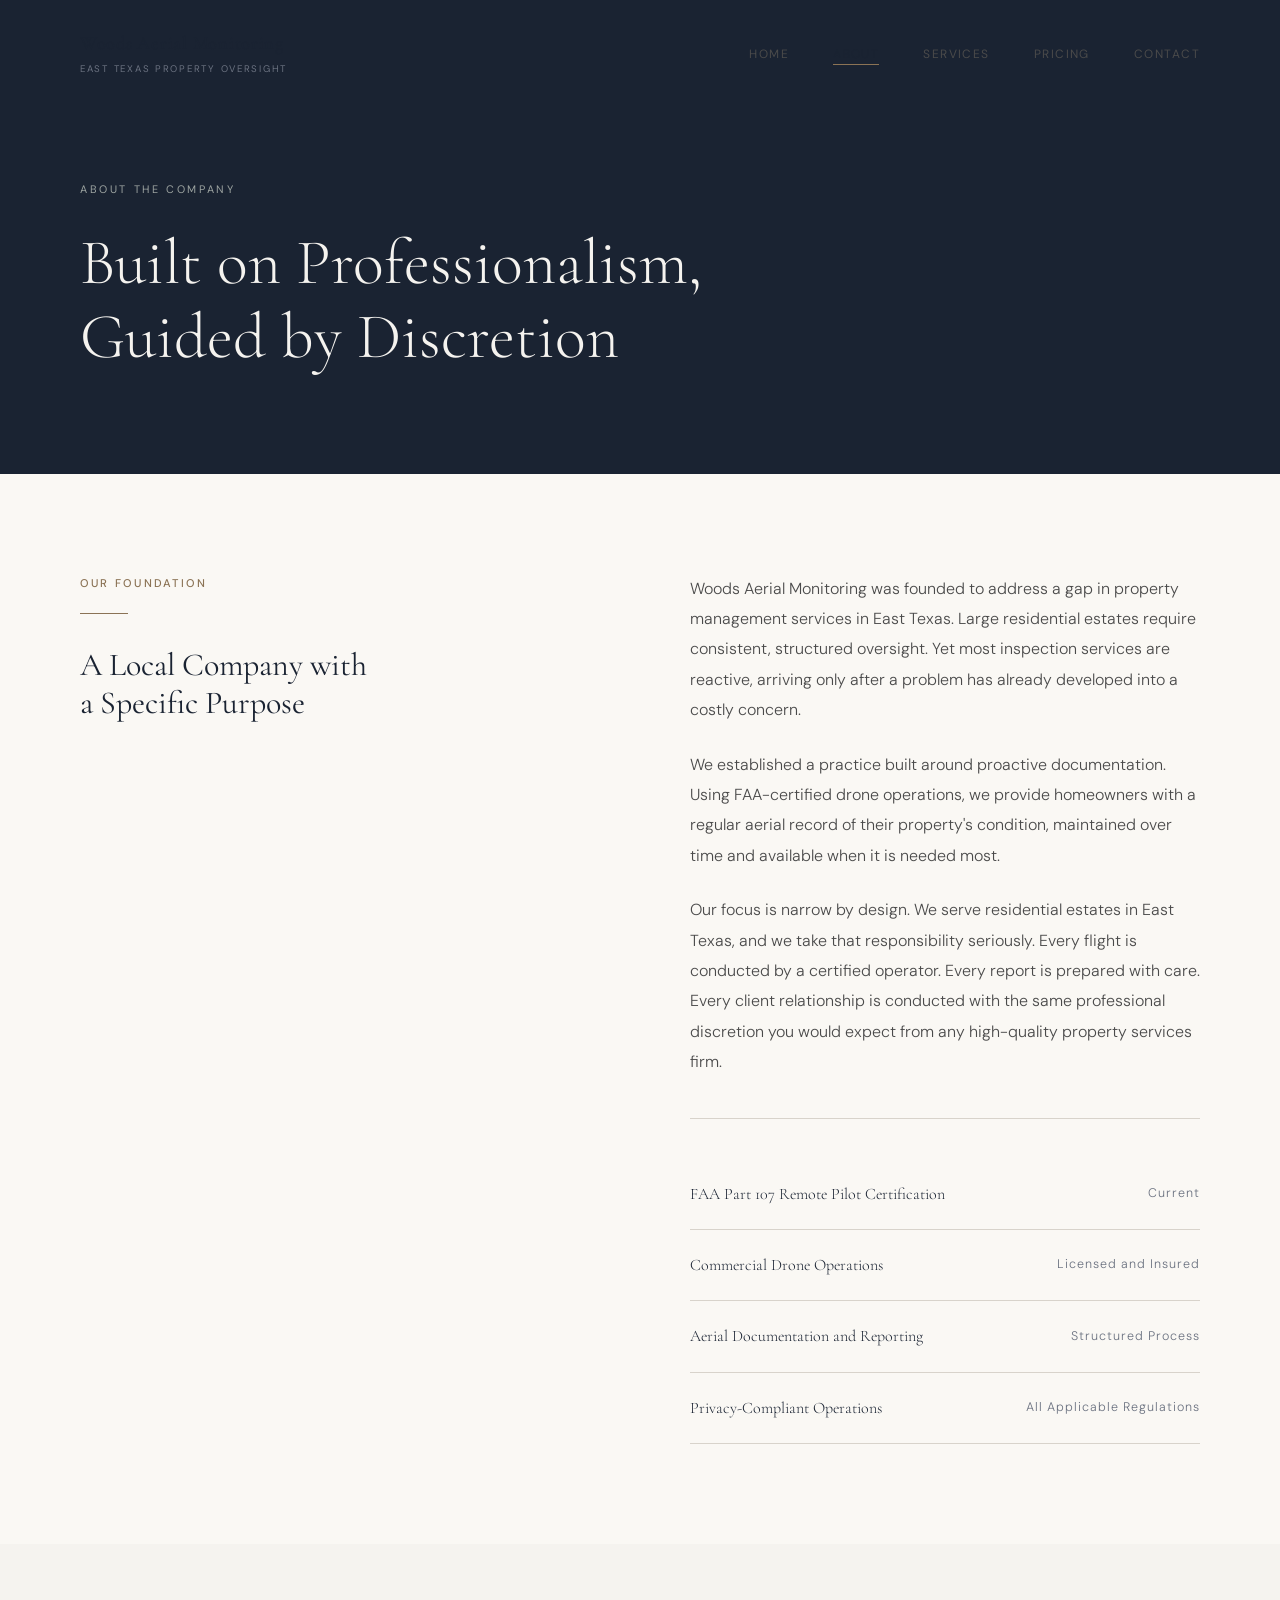
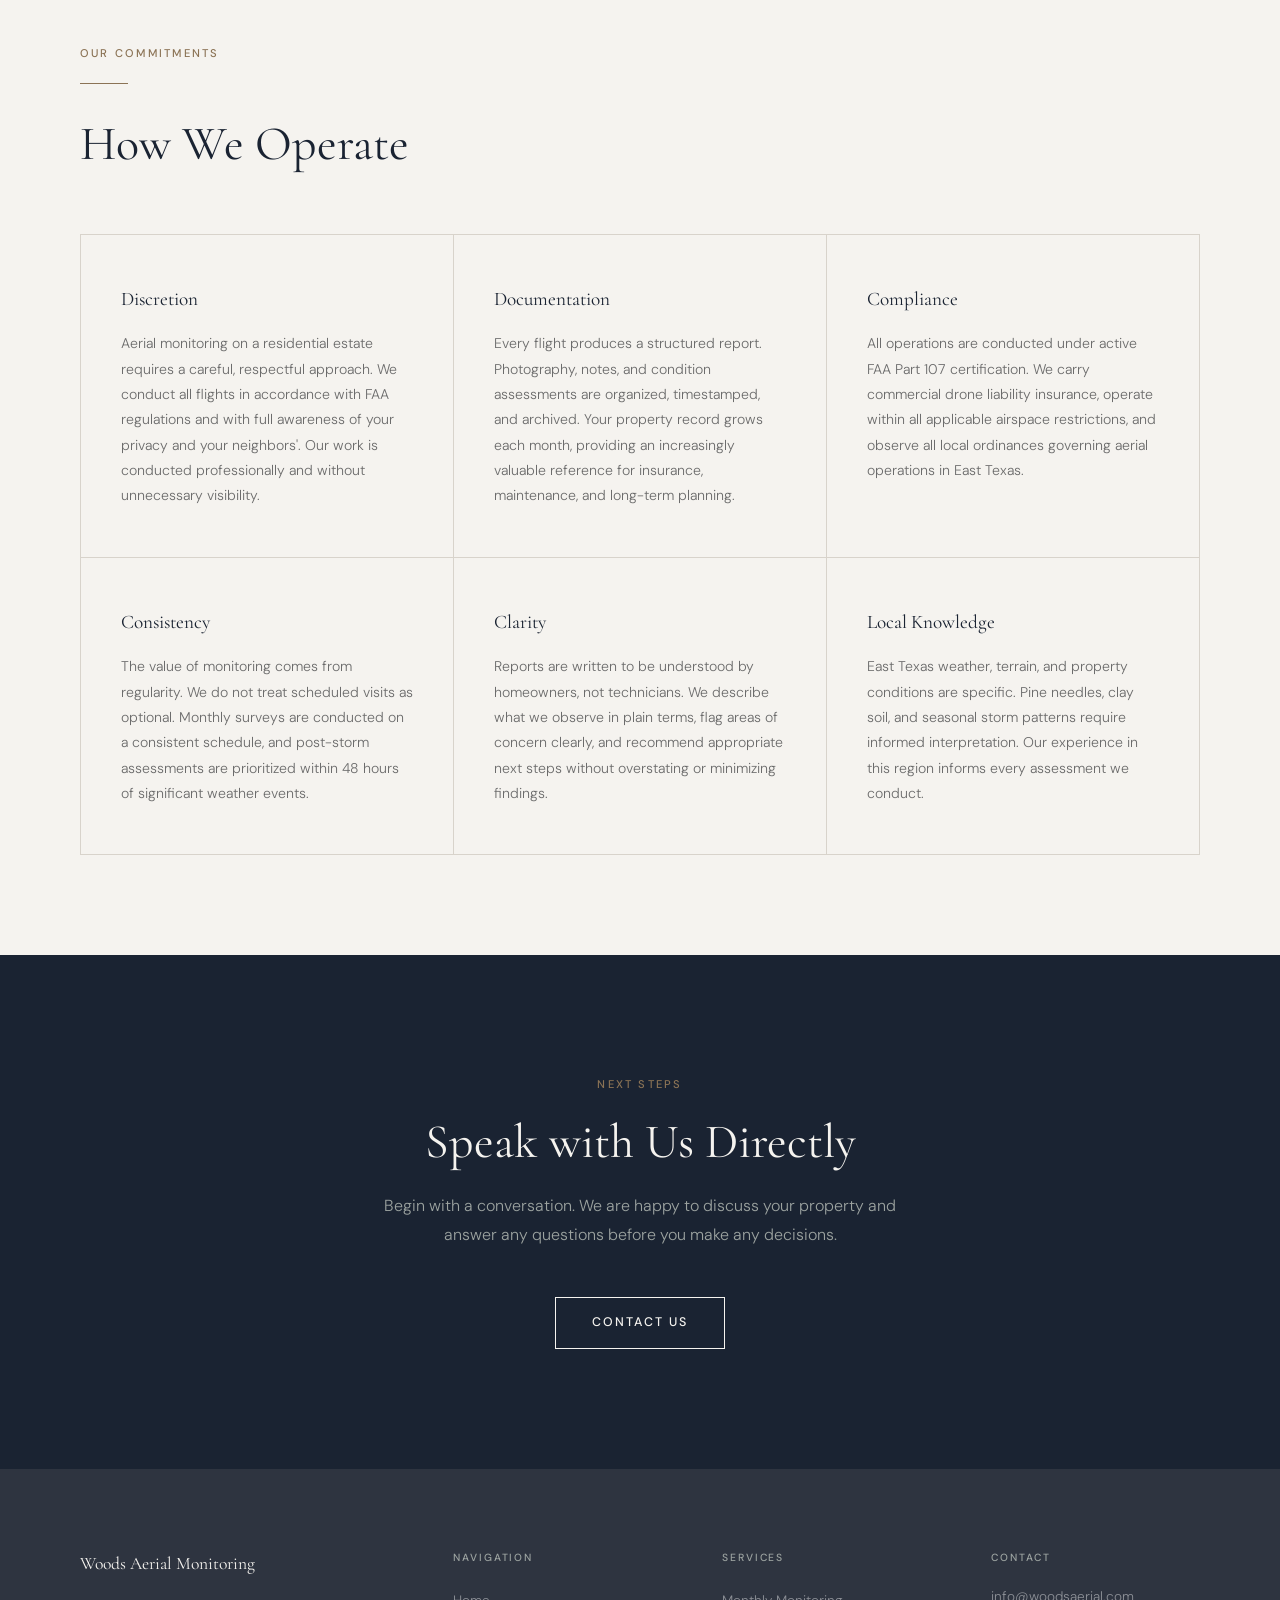
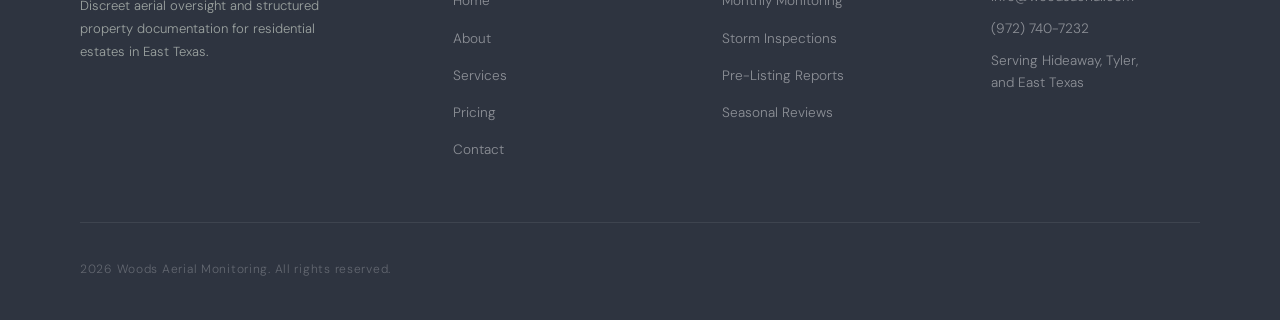
==== about.html @ 7e48d831 "Update about.html" ====
<!DOCTYPE html>
<html lang="en">
<head>
  <meta charset="UTF-8" />
  <meta name="viewport" content="width=device-width, initial-scale=1.0" />
  <title>About | Woods Aerial Monitoring</title>
  <meta name="description" content="FAA Part 107 certified aerial monitoring for East Texas residential estates. Professional, discreet, and fully documented property oversight." />
  <link rel="icon" type="image/svg+xml" href="data:image/svg+xml,<svg xmlns='http://www.w3.org/2000/svg' viewBox='0 0 32 32'><rect width='32' height='32' fill='%231a2332'/><text y='22' x='6' font-size='18' fill='%23f5f3ef' font-family='serif'>W</text></svg>" />
  <link rel="stylesheet" href="css/styles.css" />
</head>
<body>

  <!-- NAVIGATION -->
  <nav class="site-nav" aria-label="Primary navigation">
    <div class="container">
      <div class="nav-inner">
        <a href="index.html" class="nav-logo">
          Woods Aerial Monitoring
          <span>East Texas Property Oversight</span>
        </a>
        <ul class="nav-links" role="list">
          <li><a href="index.html">Home</a></li>
          <li><a href="about.html">About</a></li>
          <li><a href="services.html">Services</a></li>
          <li><a href="pricing.html">Pricing</a></li>
          <li><a href="contact.html">Contact</a></li>
        </ul>
        <button class="nav-toggle" aria-label="Toggle navigation">
          <span></span>
          <span></span>
          <span></span>
        </button>
      </div>
    </div>
  </nav>

  <!-- PAGE HERO -->
  <section class="page-hero">
    <div class="container">
      <p class="page-hero-label">About the Company</p>
      <h1 class="page-hero-heading">
        Built on Professionalism,<br />
        Guided by Discretion
      </h1>
    </div>
  </section>

  <!-- ABOUT INTRO -->
  <section class="about-intro">
    <div class="container">
      <div class="about-intro-grid">

        <div class="fade-up">
          <p class="section-label">Our Foundation</p>
          <div class="rule"></div>
          <h2 class="section-heading" style="font-size: 2rem;">A Local Company with<br />a Specific Purpose</h2>
        </div>

        <div class="about-body fade-up">
          <p>
            Woods Aerial Monitoring was founded to address a gap in property
            management services in East Texas. Large residential estates require
            consistent, structured oversight. Yet most inspection services are
            reactive, arriving only after a problem has already developed into
            a costly concern.
          </p>
          <p>
            We established a practice built around proactive documentation.
            Using FAA-certified drone operations, we provide homeowners with
            a regular aerial record of their property's condition, maintained
            over time and available when it is needed most.
          </p>
          <p>
            Our focus is narrow by design. We serve residential estates in
            East Texas, and we take that responsibility seriously. Every flight
            is conducted by a certified operator. Every report is prepared with
            care. Every client relationship is conducted with the same
            professional discretion you would expect from any high-quality
            property services firm.
          </p>

          <div class="about-credentials">

            <div class="credential-item">
              <span class="credential-title">FAA Part 107 Remote Pilot Certification</span>
              <span class="credential-detail">Current</span>
            </div>

            <div class="credential-item">
              <span class="credential-title">Commercial Drone Operations</span>
              <span class="credential-detail">Licensed and Insured</span>
            </div>

            <div class="credential-item">
              <span class="credential-title">Aerial Documentation and Reporting</span>
              <span class="credential-detail">Structured Process</span>
            </div>

            <div class="credential-item">
              <span class="credential-title">Privacy-Compliant Operations</span>
              <span class="credential-detail">All Applicable Regulations</span>
            </div>

          </div>

        </div>

      </div>
    </div>
  </section>

  <!-- VALUES -->
  <section class="about-values">
    <div class="container">

      <div class="fade-up">
        <p class="section-label">Our Commitments</p>
        <div class="rule"></div>
        <h2 class="section-heading">How We Operate</h2>
      </div>

      <div class="values-grid stagger">

        <div class="value-card">
          <h3 class="value-title">Discretion</h3>
          <p class="value-text">
            Aerial monitoring on a residential estate requires a careful,
            respectful approach. We conduct all flights in accordance with
            FAA regulations and with full awareness of your privacy and
            your neighbors'. Our work is conducted professionally and
            without unnecessary visibility.
          </p>
        </div>

        <div class="value-card">
          <h3 class="value-title">Documentation</h3>
          <p class="value-text">
            Every flight produces a structured report. Photography, notes,
            and condition assessments are organized, timestamped, and
            archived. Your property record grows each month, providing
            an increasingly valuable reference for insurance, maintenance,
            and long-term planning.
          </p>
        </div>

        <div class="value-card">
          <h3 class="value-title">Compliance</h3>
          <p class="value-text">
            All operations are conducted under active FAA Part 107
            certification. We carry commercial drone liability insurance,
            operate within all applicable airspace restrictions, and
            observe all local ordinances governing aerial operations
            in East Texas.
          </p>
        </div>

        <div class="value-card">
          <h3 class="value-title">Consistency</h3>
          <p class="value-text">
            The value of monitoring comes from regularity. We do not
            treat scheduled visits as optional. Monthly surveys are
            conducted on a consistent schedule, and post-storm
            assessments are prioritized within 48 hours of significant
            weather events.
          </p>
        </div>

        <div class="value-card">
          <h3 class="value-title">Clarity</h3>
          <p class="value-text">
            Reports are written to be understood by homeowners, not
            technicians. We describe what we observe in plain terms,
            flag areas of concern clearly, and recommend appropriate
            next steps without overstating or minimizing findings.
          </p>
        </div>

        <div class="value-card">
          <h3 class="value-title">Local Knowledge</h3>
          <p class="value-text">
            East Texas weather, terrain, and property conditions are
            specific. Pine needles, clay soil, and seasonal storm
            patterns require informed interpretation. Our experience
            in this region informs every assessment we conduct.
          </p>
        </div>

      </div>

    </div>
  </section>

  <!-- CTA -->
  <section class="home-cta">
    <div class="container fade-up">
      <p class="section-label" style="text-align:center;">Next Steps</p>
      <h2 class="section-heading">Speak with Us Directly</h2>
      <p class="section-subtext">
        Begin with a conversation. We are happy to discuss your property
        and answer any questions before you make any decisions.
      </p>
      <a href="contact.html" class="btn btn-light">Contact Us</a>
    </div>
  </section>

  <!-- FOOTER -->
  <footer class="site-footer">
    <div class="container">
      <div class="footer-top">
        <div>
          <p class="footer-brand">Woods Aerial Monitoring</p>
          <p class="footer-tagline">Discreet aerial oversight and structured property documentation for residential estates in East Texas.</p>
        </div>
        <div>
          <p class="footer-col-heading">Navigation</p>
          <ul class="footer-links">
            <li><a href="index.html">Home</a></li>
            <li><a href="about.html">About</a></li>
            <li><a href="services.html">Services</a></li>
            <li><a href="pricing.html">Pricing</a></li>
            <li><a href="contact.html">Contact</a></li>
          </ul>
        </div>
        <div>
          <p class="footer-col-heading">Services</p>
          <ul class="footer-links">
            <li><a href="services.html">Monthly Monitoring</a></li>
            <li><a href="services.html">Storm Inspections</a></li>
            <li><a href="services.html">Pre-Listing Reports</a></li>
            <li><a href="services.html">Seasonal Reviews</a></li>
          </ul>
        </div>
        <div>
          <p class="footer-col-heading">Contact</p>
          <p class="footer-contact-item">info@woodsaerial.com</p>
          <p class="footer-contact-item">(972) 740-7232</p>
          <p class="footer-contact-item">Serving Hideaway, Tyler,<br />and East Texas</p>
        </div>
      </div>
      <div class="footer-bottom">
        <p class="footer-copy">2026 Woods Aerial Monitoring. All rights reserved.</p>
      </div>
    </div>
  </footer>

  <script src="js/main.js"></script>
</body>
</html>
---- css/styles.css ----
/* ============================================================
   Woods Aerial Monitoring -- Stylesheet
   Palette: Deep Navy, Charcoal, Warm Off-White, Muted Stone
   Fonts: Cormorant Garamond (headings) + DM Sans (body)
   ============================================================ */

@import url('https://fonts.googleapis.com/css2?family=Cormorant+Garamond:ital,wght@0,300;0,400;0,500;0,600;1,300;1,400&family=DM+Sans:wght@300;400;500&display=swap');

/* ---- Custom Properties ---- */
:root {
  --navy:       #1a2332;
  --charcoal:   #2e3440;
  --stone:      #6b7280;
  --warm-gray:  #9ca3a0;
  --off-white:  #f5f3ef;
  --cream:      #faf8f4;
  --rule:       #d8d3cb;
  --accent:     #8b7355;
  --text-dark:  #1a1a1a;
  --text-mid:   #4a4a4a;
  --text-light: #6b6b6b;

  --serif: 'Cormorant Garamond', Georgia, serif;
  --sans:  'DM Sans', system-ui, sans-serif;

  --max-width: 1200px;
  --section-padding: 100px 0;
  --transition: 0.35s ease;
}

/* ---- Reset ---- */
*, *::before, *::after {
  box-sizing: border-box;
  margin: 0;
  padding: 0;
}

html {
  scroll-behavior: smooth;
  font-size: 16px;
}

body {
  font-family: var(--sans);
  font-weight: 300;
  color: var(--text-dark);
  background-color: var(--cream);
  line-height: 1.7;
  -webkit-font-smoothing: antialiased;
}

img {
  max-width: 100%;
  display: block;
}

a {
  color: inherit;
  text-decoration: none;
}

ul {
  list-style: none;
}

/* ---- Utility ---- */
.container {
  max-width: var(--max-width);
  margin: 0 auto;
  padding: 0 40px;
}

.section-label {
  font-family: var(--sans);
  font-size: 0.70rem;
  font-weight: 500;
  letter-spacing: 0.20em;
  text-transform: uppercase;
  color: var(--accent);
  margin-bottom: 20px;
}

.section-heading {
  font-family: var(--serif);
  font-size: clamp(2rem, 4vw, 3rem);
  font-weight: 400;
  line-height: 1.2;
  color: var(--navy);
  margin-bottom: 24px;
}

.section-subtext {
  font-size: 1rem;
  color: var(--text-light);
  max-width: 540px;
  line-height: 1.8;
}

.rule {
  width: 48px;
  height: 1px;
  background: var(--accent);
  margin-bottom: 32px;
}

/* ---- Buttons ---- */
.btn {
  display: inline-block;
  font-family: var(--sans);
  font-size: 0.78rem;
  font-weight: 500;
  letter-spacing: 0.16em;
  text-transform: uppercase;
  padding: 14px 36px;
  border: 1px solid var(--navy);
  color: var(--navy);
  background: transparent;
  cursor: pointer;
  transition: background var(--transition), color var(--transition);
}

.btn:hover {
  background: var(--navy);
  color: var(--off-white);
}

.btn-light {
  border-color: var(--off-white);
  color: var(--off-white);
}

.btn-light:hover {
  background: var(--off-white);
  color: var(--navy);
}

.btn-filled {
  background: var(--navy);
  color: var(--off-white);
}

.btn-filled:hover {
  background: var(--charcoal);
}

/* ============================================================
   NAVIGATION
   ============================================================ */
.site-nav {
  position: fixed;
  top: 0;
  left: 0;
  right: 0;
  z-index: 1000;
  padding: 28px 0;
  transition: background var(--transition), padding var(--transition), border-bottom var(--transition);
}

.site-nav.scrolled {
  background: rgba(250, 248, 244, 0.97);
  padding: 18px 0;
  border-bottom: 1px solid var(--rule);
}

.nav-inner {
  display: flex;
  align-items: center;
  justify-content: space-between;
}

.nav-logo {
  font-family: var(--serif);
  font-size: 1.15rem;
  font-weight: 500;
  letter-spacing: 0.04em;
  color: var(--navy);
}

.nav-logo span {
  display: block;
  font-family: var(--sans);
  font-size: 0.60rem;
  font-weight: 400;
  letter-spacing: 0.18em;
  text-transform: uppercase;
  color: var(--stone);
  margin-top: 2px;
}

.nav-links {
  display: flex;
  gap: 44px;
  align-items: center;
}

.nav-links a {
  font-family: var(--sans);
  font-size: 0.75rem;
  font-weight: 400;
  letter-spacing: 0.12em;
  text-transform: uppercase;
  color: var(--text-mid);
  transition: color var(--transition);
  position: relative;
}

.nav-links a::after {
  content: '';
  position: absolute;
  bottom: -3px;
  left: 0;
  width: 0;
  height: 1px;
  background: var(--accent);
  transition: width var(--transition);
}

.nav-links a:hover {
  color: var(--navy);
}

.nav-links a:hover::after {
  width: 100%;
}

.nav-links a.active {
  color: var(--navy);
}

.nav-links a.active::after {
  width: 100%;
}

/* Mobile nav toggle */
.nav-toggle {
  display: none;
  flex-direction: column;
  gap: 5px;
  cursor: pointer;
  background: none;
  border: none;
  padding: 4px;
}

.nav-toggle span {
  display: block;
  width: 24px;
  height: 1px;
  background: var(--navy);
  transition: transform var(--transition), opacity var(--transition);
}

/* ============================================================
   HERO
   ============================================================ */
.hero {
  min-height: 100vh;
  background-color: var(--navy);
  display: flex;
  align-items: center;
  position: relative;
  overflow: hidden;
}

/* Subtle texture overlay */
.hero::before {
  content: '';
  position: absolute;
  inset: 0;
  background-image:
    repeating-linear-gradient(
      0deg,
      transparent,
      transparent 80px,
      rgba(255,255,255,0.012) 80px,
      rgba(255,255,255,0.012) 81px
    );
  pointer-events: none;
}

.hero-content {
  position: relative;
  z-index: 1;
  padding-top: 120px;
}

.hero-eyebrow {
  font-family: var(--sans);
  font-size: 0.68rem;
  font-weight: 400;
  letter-spacing: 0.24em;
  text-transform: uppercase;
  color: var(--warm-gray);
  margin-bottom: 32px;
}

.hero-headline {
  font-family: var(--serif);
  font-size: clamp(3rem, 6vw, 5.5rem);
  font-weight: 300;
  line-height: 1.08;
  color: var(--off-white);
  max-width: 760px;
  margin-bottom: 36px;
  letter-spacing: -0.01em;
}

.hero-headline em {
  font-style: italic;
  color: rgba(245, 243, 239, 0.65);
}

.hero-sub {
  font-size: 1rem;
  font-weight: 300;
  color: var(--warm-gray);
  max-width: 500px;
  line-height: 1.85;
  margin-bottom: 56px;
}

.hero-cta {
  display: flex;
  gap: 20px;
  align-items: center;
  flex-wrap: wrap;
}

.hero-scroll {
  position: absolute;
  bottom: 40px;
  left: 50%;
  transform: translateX(-50%);
  display: flex;
  flex-direction: column;
  align-items: center;
  gap: 10px;
  color: var(--warm-gray);
  font-size: 0.65rem;
  letter-spacing: 0.18em;
  text-transform: uppercase;
}

.hero-scroll-line {
  width: 1px;
  height: 40px;
  background: var(--warm-gray);
  opacity: 0.5;
  animation: scrollPulse 2.4s ease-in-out infinite;
}

@keyframes scrollPulse {
  0%, 100% { opacity: 0.2; transform: scaleY(1); }
  50% { opacity: 0.6; transform: scaleY(0.7); }
}

/* ============================================================
   OVERVIEW STRIP
   ============================================================ */
.overview-strip {
  background: var(--off-white);
  border-bottom: 1px solid var(--rule);
  padding: 60px 0;
}

.overview-grid {
  display: grid;
  grid-template-columns: repeat(4, 1fr);
  gap: 0;
}

.overview-item {
  padding: 32px 40px;
  border-right: 1px solid var(--rule);
}

.overview-item:last-child {
  border-right: none;
}

.overview-number {
  font-family: var(--serif);
  font-size: 2.8rem;
  font-weight: 300;
  color: var(--navy);
  line-height: 1;
  margin-bottom: 8px;
}

.overview-label {
  font-size: 0.78rem;
  font-weight: 400;
  color: var(--stone);
  letter-spacing: 0.06em;
}

/* ============================================================
   SERVICES SUMMARY (Home)
   ============================================================ */
.services-summary {
  padding: var(--section-padding);
  background: var(--cream);
}

.services-summary .container {
  display: grid;
  grid-template-columns: 1fr 2fr;
  gap: 80px;
  align-items: start;
}

.services-grid {
  display: grid;
  grid-template-columns: 1fr 1fr;
  gap: 1px;
  background: var(--rule);
  border: 1px solid var(--rule);
}

.service-card {
  background: var(--cream);
  padding: 40px 36px;
  transition: background var(--transition);
}

.service-card:hover {
  background: var(--off-white);
}

.service-card-number {
  font-family: var(--serif);
  font-size: 0.85rem;
  color: var(--accent);
  margin-bottom: 20px;
  display: block;
}

.service-card-title {
  font-family: var(--serif);
  font-size: 1.3rem;
  font-weight: 400;
  color: var(--navy);
  margin-bottom: 14px;
  line-height: 1.3;
}

.service-card-desc {
  font-size: 0.88rem;
  color: var(--text-light);
  line-height: 1.75;
}

/* ============================================================
   WHY IT MATTERS
   ============================================================ */
.why-matters {
  padding: var(--section-padding);
  background: var(--navy);
  color: var(--off-white);
}

.why-matters .section-heading {
  color: var(--off-white);
}

.why-matters .section-subtext {
  color: var(--warm-gray);
}

.why-matters .rule {
  background: var(--accent);
}

.why-grid {
  display: grid;
  grid-template-columns: 1fr 1fr;
  gap: 80px;
  align-items: center;
}

.why-points {
  display: flex;
  flex-direction: column;
  gap: 36px;
  margin-top: 48px;
}

.why-point {
  display: grid;
  grid-template-columns: 20px 1fr;
  gap: 20px;
  padding-bottom: 36px;
  border-bottom: 1px solid rgba(255,255,255,0.08);
}

.why-point:last-child {
  border-bottom: none;
  padding-bottom: 0;
}

.why-point-marker {
  width: 1px;
  background: var(--accent);
  margin-top: 4px;
}

.why-point-title {
  font-family: var(--serif);
  font-size: 1.1rem;
  font-weight: 400;
  color: var(--off-white);
  margin-bottom: 10px;
}

.why-point-text {
  font-size: 0.88rem;
  color: var(--warm-gray);
  line-height: 1.8;
}

.why-visual {
  position: relative;
}

.why-quote {
  border: 1px solid rgba(255,255,255,0.12);
  padding: 52px 48px;
}

.why-quote-text {
  font-family: var(--serif);
  font-size: 1.6rem;
  font-weight: 300;
  font-style: italic;
  color: var(--off-white);
  line-height: 1.5;
  margin-bottom: 24px;
}

.why-quote-attr {
  font-size: 0.72rem;
  letter-spacing: 0.14em;
  text-transform: uppercase;
  color: var(--warm-gray);
}

/* ============================================================
   HOW IT WORKS
   ============================================================ */
.how-it-works {
  padding: var(--section-padding);
  background: var(--off-white);
}

.how-it-works .container {
  display: grid;
  grid-template-columns: 1fr 2fr;
  gap: 80px;
  align-items: start;
}

.steps {
  display: flex;
  flex-direction: column;
  gap: 0;
}

.step {
  display: grid;
  grid-template-columns: 60px 1fr;
  gap: 24px;
  padding: 36px 0;
  border-bottom: 1px solid var(--rule);
}

.step:first-child {
  padding-top: 0;
}

.step:last-child {
  border-bottom: none;
}

.step-num {
  font-family: var(--serif);
  font-size: 2.4rem;
  font-weight: 300;
  color: var(--rule);
  line-height: 1;
}

.step-title {
  font-family: var(--serif);
  font-size: 1.2rem;
  font-weight: 400;
  color: var(--navy);
  margin-bottom: 10px;
}

.step-text {
  font-size: 0.88rem;
  color: var(--text-light);
  line-height: 1.8;
}

/* ============================================================
   SERVICE AREA
   ============================================================ */
.service-area {
  padding: 80px 0;
  background: var(--cream);
  border-top: 1px solid var(--rule);
  border-bottom: 1px solid var(--rule);
}

.service-area-inner {
  display: flex;
  align-items: center;
  justify-content: space-between;
  gap: 60px;
}

.service-area-communities {
  display: flex;
  flex-wrap: wrap;
  gap: 12px;
  margin-top: 24px;
}

.community-tag {
  font-size: 0.78rem;
  font-weight: 400;
  letter-spacing: 0.08em;
  color: var(--stone);
  border: 1px solid var(--rule);
  padding: 8px 18px;
}

/* ============================================================
   HOME CTA
   ============================================================ */
.home-cta {
  padding: 120px 0;
  background: var(--navy);
  text-align: center;
}

.home-cta .section-heading {
  color: var(--off-white);
  max-width: 600px;
  margin: 0 auto 20px;
}

.home-cta .section-subtext {
  color: var(--warm-gray);
  margin: 0 auto 48px;
  text-align: center;
}

/* ============================================================
   ABOUT PAGE
   ============================================================ */
.page-hero {
  padding: 180px 0 100px;
  background: var(--navy);
}

.page-hero-label {
  font-size: 0.68rem;
  font-weight: 400;
  letter-spacing: 0.24em;
  text-transform: uppercase;
  color: var(--warm-gray);
  margin-bottom: 28px;
}

.page-hero-heading {
  font-family: var(--serif);
  font-size: clamp(2.4rem, 5vw, 4rem);
  font-weight: 300;
  color: var(--off-white);
  line-height: 1.15;
  max-width: 640px;
}

.about-intro {
  padding: 100px 0;
  background: var(--cream);
}

.about-intro-grid {
  display: grid;
  grid-template-columns: 1fr 1fr;
  gap: 100px;
  align-items: start;
}

.about-body {
  font-size: 1rem;
  color: var(--text-mid);
  line-height: 1.9;
}

.about-body p + p {
  margin-top: 24px;
}

.about-credentials {
  border-top: 1px solid var(--rule);
  padding-top: 40px;
  margin-top: 40px;
}

.credential-item {
  padding: 20px 0;
  border-bottom: 1px solid var(--rule);
  display: flex;
  justify-content: space-between;
  align-items: center;
}

.credential-title {
  font-family: var(--serif);
  font-size: 1rem;
  color: var(--navy);
}

.credential-detail {
  font-size: 0.78rem;
  color: var(--stone);
  letter-spacing: 0.08em;
}

.about-values {
  padding: 100px 0;
  background: var(--off-white);
}

.values-grid {
  display: grid;
  grid-template-columns: repeat(3, 1fr);
  gap: 1px;
  background: var(--rule);
  border: 1px solid var(--rule);
  margin-top: 60px;
}

.value-card {
  background: var(--off-white);
  padding: 48px 40px;
}

.value-title {
  font-family: var(--serif);
  font-size: 1.2rem;
  font-weight: 400;
  color: var(--navy);
  margin-bottom: 16px;
}

.value-text {
  font-size: 0.88rem;
  color: var(--text-light);
  line-height: 1.8;
}

/* ============================================================
   SERVICES PAGE
   ============================================================ */
.services-list {
  padding: 100px 0;
  background: var(--cream);
}

.service-block {
  display: grid;
  grid-template-columns: 1fr 2fr;
  gap: 80px;
  padding: 80px 0;
  border-bottom: 1px solid var(--rule);
  align-items: start;
}

.service-block:first-child {
  padding-top: 0;
}

.service-block:last-child {
  border-bottom: none;
}

.service-block-meta {
  position: sticky;
  top: 120px;
}

.service-block-number {
  font-family: var(--serif);
  font-size: 3.5rem;
  font-weight: 300;
  color: var(--rule);
  line-height: 1;
  margin-bottom: 20px;
}

.service-block-title {
  font-family: var(--serif);
  font-size: 1.8rem;
  font-weight: 400;
  color: var(--navy);
  line-height: 1.25;
}

.service-block-content {
}

.service-block-desc {
  font-size: 1rem;
  color: var(--text-mid);
  line-height: 1.85;
  margin-bottom: 40px;
}

.service-includes {
  margin-bottom: 36px;
}

.service-includes-heading {
  font-size: 0.68rem;
  font-weight: 500;
  letter-spacing: 0.18em;
  text-transform: uppercase;
  color: var(--accent);
  margin-bottom: 16px;
}

.service-includes-list {
  display: flex;
  flex-direction: column;
  gap: 10px;
}

.service-includes-list li {
  font-size: 0.88rem;
  color: var(--text-mid);
  padding-left: 20px;
  position: relative;
  line-height: 1.6;
}

.service-includes-list li::before {
  content: '';
  position: absolute;
  left: 0;
  top: 10px;
  width: 8px;
  height: 1px;
  background: var(--accent);
}

.service-why {
  background: var(--off-white);
  border: 1px solid var(--rule);
  padding: 32px 36px;
}

.service-why-heading {
  font-family: var(--serif);
  font-size: 1rem;
  font-weight: 400;
  color: var(--navy);
  margin-bottom: 12px;
}

.service-why-text {
  font-size: 0.88rem;
  color: var(--text-light);
  line-height: 1.8;
}

/* ============================================================
   PRICING PAGE
   ============================================================ */
.pricing-intro {
  padding: 100px 0 60px;
  background: var(--cream);
}

.pricing-section {
  padding: 40px 0 100px;
  background: var(--cream);
}

.pricing-grid {
  display: grid;
  grid-template-columns: repeat(3, 1fr);
  gap: 1px;
  background: var(--rule);
  border: 1px solid var(--rule);
}

.pricing-card {
  background: var(--cream);
  padding: 52px 44px;
  position: relative;
  transition: background var(--transition);
}

.pricing-card.featured {
  background: var(--navy);
}

.pricing-card:hover {
  background: var(--off-white);
}

.pricing-card.featured:hover {
  background: var(--charcoal);
}

.pricing-tier {
  font-size: 0.68rem;
  font-weight: 500;
  letter-spacing: 0.20em;
  text-transform: uppercase;
  color: var(--accent);
  margin-bottom: 24px;
}

.pricing-card.featured .pricing-tier {
  color: var(--warm-gray);
}

.pricing-price {
  font-family: var(--serif);
  font-size: 3rem;
  font-weight: 300;
  color: var(--navy);
  line-height: 1;
  margin-bottom: 4px;
}

.pricing-card.featured .pricing-price {
  color: var(--off-white);
}

.pricing-period {
  font-size: 0.78rem;
  color: var(--stone);
  margin-bottom: 32px;
}

.pricing-card.featured .pricing-period {
  color: var(--warm-gray);
}

.pricing-divider {
  width: 100%;
  height: 1px;
  background: var(--rule);
  margin-bottom: 32px;
}

.pricing-card.featured .pricing-divider {
  background: rgba(255,255,255,0.12);
}

.pricing-features {
  display: flex;
  flex-direction: column;
  gap: 12px;
  margin-bottom: 40px;
}

.pricing-features li {
  font-size: 0.85rem;
  color: var(--text-mid);
  padding-left: 20px;
  position: relative;
  line-height: 1.5;
}

.pricing-card.featured .pricing-features li {
  color: var(--warm-gray);
}

.pricing-features li::before {
  content: '';
  position: absolute;
  left: 0;
  top: 9px;
  width: 8px;
  height: 1px;
  background: var(--accent);
}

.pricing-note {
  padding: 60px 0;
  border-top: 1px solid var(--rule);
  margin-top: 60px;
}

.pricing-note-inner {
  display: grid;
  grid-template-columns: 1fr 1fr;
  gap: 80px;
  align-items: center;
}

.pricing-note-text {
  font-size: 0.92rem;
  color: var(--text-light);
  line-height: 1.85;
}

.pricing-note-text p + p {
  margin-top: 16px;
}

/* ============================================================
   CONTACT PAGE
   ============================================================ */
.contact-section {
  padding: 100px 0;
  background: var(--cream);
}

.contact-grid {
  display: grid;
  grid-template-columns: 1fr 1.5fr;
  gap: 100px;
  align-items: start;
}

.contact-info-item {
  margin-bottom: 36px;
}

.contact-info-label {
  font-size: 0.68rem;
  font-weight: 500;
  letter-spacing: 0.18em;
  text-transform: uppercase;
  color: var(--accent);
  margin-bottom: 8px;
}

.contact-info-value {
  font-size: 0.95rem;
  color: var(--text-mid);
  line-height: 1.7;
}

.contact-area-text {
  font-size: 0.88rem;
  color: var(--text-light);
  line-height: 1.8;
  padding: 28px 0;
  border-top: 1px solid var(--rule);
  border-bottom: 1px solid var(--rule);
  margin-top: 40px;
}

/* Form */
.contact-form {
  display: flex;
  flex-direction: column;
  gap: 24px;
}

.form-group {
  display: flex;
  flex-direction: column;
  gap: 8px;
}

.form-group label {
  font-size: 0.70rem;
  font-weight: 500;
  letter-spacing: 0.14em;
  text-transform: uppercase;
  color: var(--stone);
}

.form-group input,
.form-group textarea,
.form-group select {
  font-family: var(--sans);
  font-size: 0.92rem;
  font-weight: 300;
  color: var(--text-dark);
  background: transparent;
  border: none;
  border-bottom: 1px solid var(--rule);
  padding: 12px 0;
  outline: none;
  transition: border-color var(--transition);
  -webkit-appearance: none;
  appearance: none;
  width: 100%;
}

.form-group input:focus,
.form-group textarea:focus,
.form-group select:focus {
  border-color: var(--navy);
}

.form-group textarea {
  resize: none;
  height: 120px;
}

.form-row {
  display: grid;
  grid-template-columns: 1fr 1fr;
  gap: 24px;
}

.form-success {
  display: none;
  padding: 32px 36px;
  border: 1px solid var(--rule);
  background: var(--off-white);
}

.form-success.visible {
  display: block;
}

.form-success-title {
  font-family: var(--serif);
  font-size: 1.3rem;
  color: var(--navy);
  margin-bottom: 10px;
}

.form-success-text {
  font-size: 0.88rem;
  color: var(--text-light);
  line-height: 1.8;
}

/* ============================================================
   FOOTER
   ============================================================ */
.site-footer {
  background: var(--charcoal);
  padding: 80px 0 40px;
}

.footer-top {
  display: grid;
  grid-template-columns: 1.5fr 1fr 1fr 1fr;
  gap: 60px;
  padding-bottom: 60px;
  border-bottom: 1px solid rgba(255,255,255,0.08);
}

.footer-brand {
  font-family: var(--serif);
  font-size: 1.1rem;
  font-weight: 400;
  color: var(--off-white);
  margin-bottom: 16px;
}

.footer-tagline {
  font-size: 0.82rem;
  color: var(--warm-gray);
  line-height: 1.75;
  max-width: 240px;
}

.footer-col-heading {
  font-size: 0.65rem;
  font-weight: 500;
  letter-spacing: 0.18em;
  text-transform: uppercase;
  color: var(--warm-gray);
  margin-bottom: 20px;
}

.footer-links {
  display: flex;
  flex-direction: column;
  gap: 10px;
}

.footer-links a {
  font-size: 0.85rem;
  color: rgba(255,255,255,0.45);
  transition: color var(--transition);
}

.footer-links a:hover {
  color: var(--off-white);
}

.footer-contact-item {
  font-size: 0.85rem;
  color: rgba(255,255,255,0.45);
  margin-bottom: 10px;
  line-height: 1.6;
}

.footer-bottom {
  display: flex;
  justify-content: space-between;
  align-items: center;
  padding-top: 36px;
}

.footer-copy {
  font-size: 0.75rem;
  color: rgba(255,255,255,0.25);
  letter-spacing: 0.06em;
}

.footer-cert {
  font-size: 0.72rem;
  color: rgba(255,255,255,0.25);
  letter-spacing: 0.08em;
}

/* ============================================================
   SCROLL ANIMATIONS
   ============================================================ */
.fade-up {
  opacity: 0;
  transform: translateY(28px);
  transition: opacity 0.75s ease, transform 0.75s ease;
}

.fade-up.visible {
  opacity: 1;
  transform: translateY(0);
}

.fade-in {
  opacity: 0;
  transition: opacity 0.75s ease;
}

.fade-in.visible {
  opacity: 1;
}

/* Staggered children */
.stagger > * {
  opacity: 0;
  transform: translateY(20px);
  transition: opacity 0.6s ease, transform 0.6s ease;
}

.stagger.visible > *:nth-child(1) { transition-delay: 0s; }
.stagger.visible > *:nth-child(2) { transition-delay: 0.10s; }
.stagger.visible > *:nth-child(3) { transition-delay: 0.20s; }
.stagger.visible > *:nth-child(4) { transition-delay: 0.30s; }

.stagger.visible > * {
  opacity: 1;
  transform: translateY(0);
}

/* ============================================================
   RESPONSIVE
   ============================================================ */
@media (max-width: 1024px) {
  .overview-grid {
    grid-template-columns: repeat(2, 1fr);
  }

  .overview-item:nth-child(2) {
    border-right: none;
  }

  .overview-item:nth-child(3),
  .overview-item:nth-child(4) {
    border-top: 1px solid var(--rule);
  }

  .services-summary .container {
    grid-template-columns: 1fr;
    gap: 48px;
  }

  .why-grid {
    grid-template-columns: 1fr;
  }

  .how-it-works .container {
    grid-template-columns: 1fr;
    gap: 48px;
  }

  .about-intro-grid {
    grid-template-columns: 1fr;
    gap: 60px;
  }

  .values-grid {
    grid-template-columns: 1fr;
  }

  .service-block {
    grid-template-columns: 1fr;
    gap: 40px;
  }

  .service-block-meta {
    position: static;
  }

  .pricing-grid {
    grid-template-columns: 1fr;
  }

  .pricing-note-inner {
    grid-template-columns: 1fr;
    gap: 40px;
  }

  .contact-grid {
    grid-template-columns: 1fr;
    gap: 60px;
  }

  .footer-top {
    grid-template-columns: 1fr 1fr;
    gap: 40px;
  }

  .service-area-inner {
    flex-direction: column;
    align-items: flex-start;
  }
}

@media (max-width: 768px) {
  :root {
    --section-padding: 70px 0;
  }

  .container {
    padding: 0 24px;
  }

  .nav-links {
    display: none;
    position: fixed;
    top: 0;
    left: 0;
    right: 0;
    bottom: 0;
    background: var(--cream);
    flex-direction: column;
    justify-content: center;
    align-items: center;
    gap: 36px;
    z-index: 999;
  }

  .nav-links.open {
    display: flex;
  }

  .nav-links a {
    font-size: 1rem;
  }

  .nav-toggle {
    display: flex;
    z-index: 1001;
  }

  .nav-toggle.open span:nth-child(1) {
    transform: translateY(6px) rotate(45deg);
  }

  .nav-toggle.open span:nth-child(2) {
    opacity: 0;
  }

  .nav-toggle.open span:nth-child(3) {
    transform: translateY(-6px) rotate(-45deg);
  }

  .hero-headline {
    font-size: 2.6rem;
  }

  .overview-grid {
    grid-template-columns: 1fr 1fr;
  }

  .services-grid {
    grid-template-columns: 1fr;
  }

  .pricing-grid {
    grid-template-columns: 1fr;
  }

  .form-row {
    grid-template-columns: 1fr;
  }

  .footer-top {
    grid-template-columns: 1fr;
  }

  .footer-bottom {
    flex-direction: column;
    gap: 12px;
    text-align: center;
  }
}
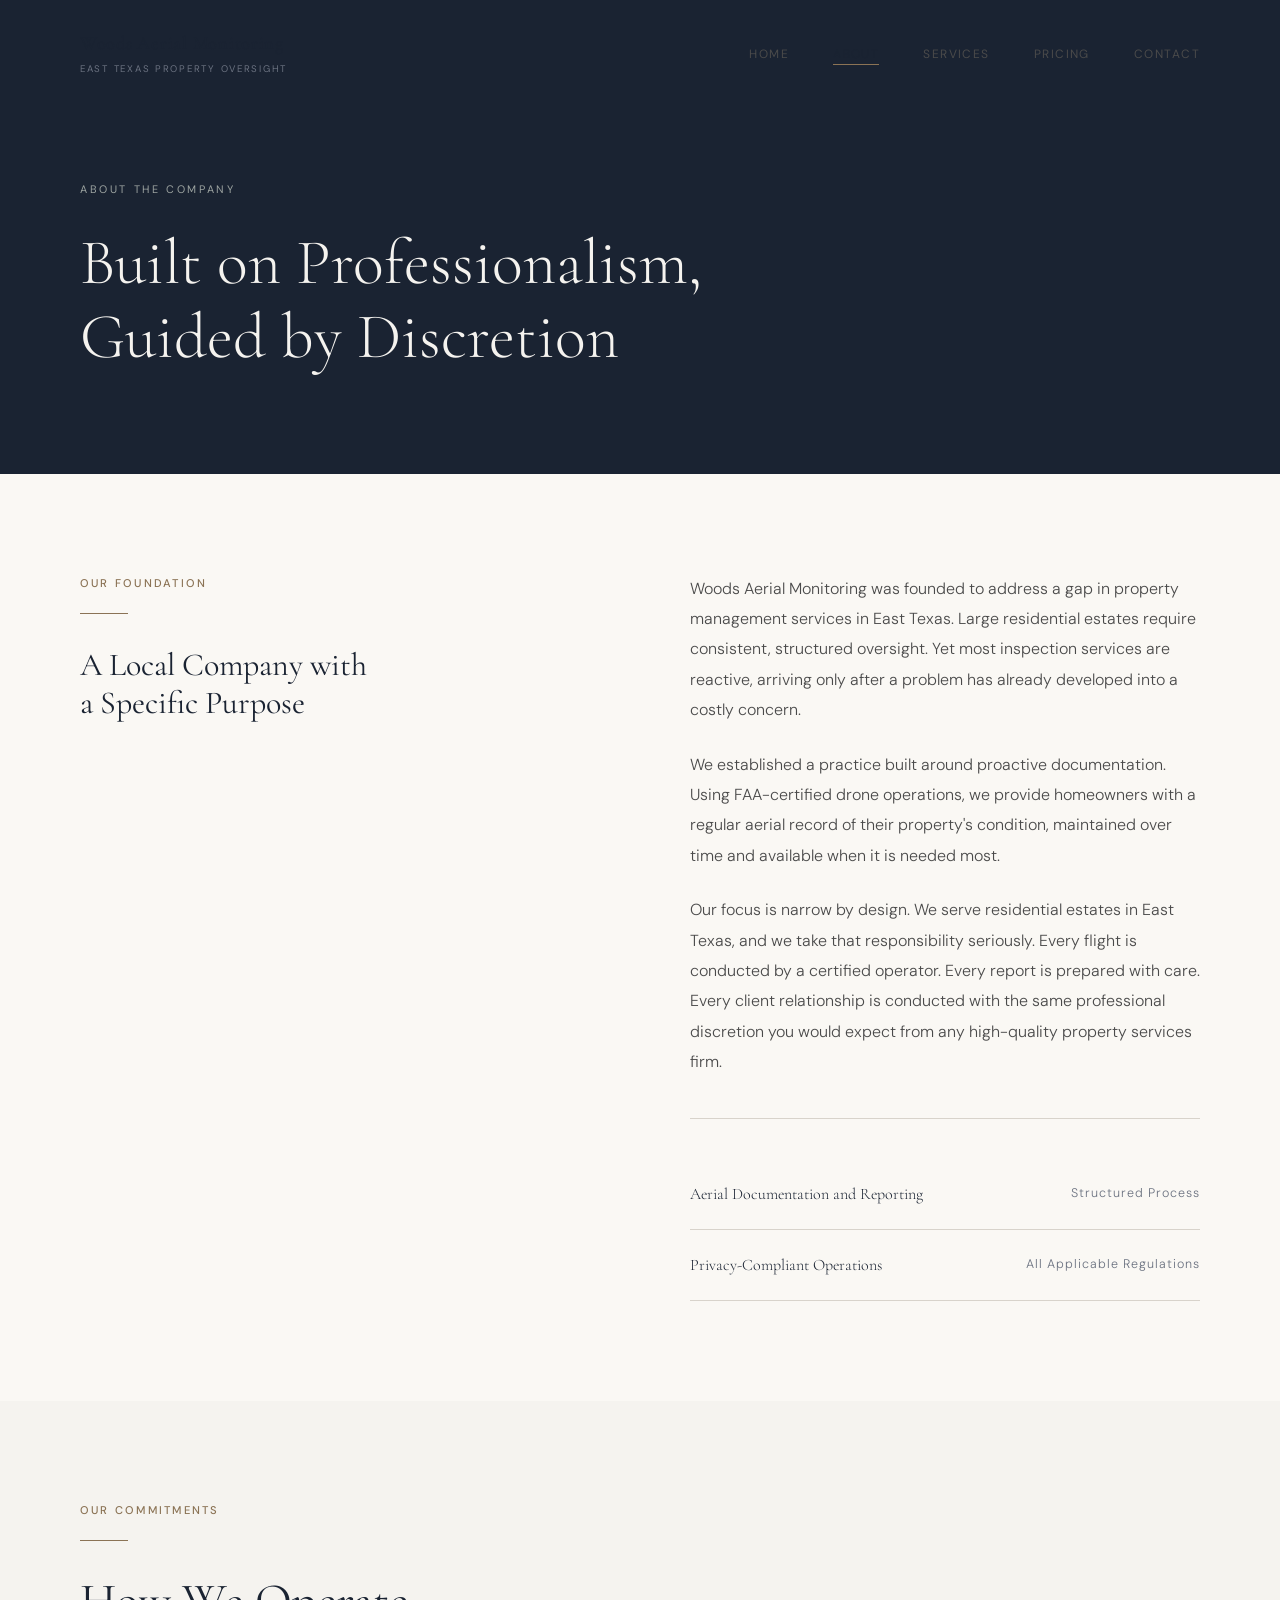
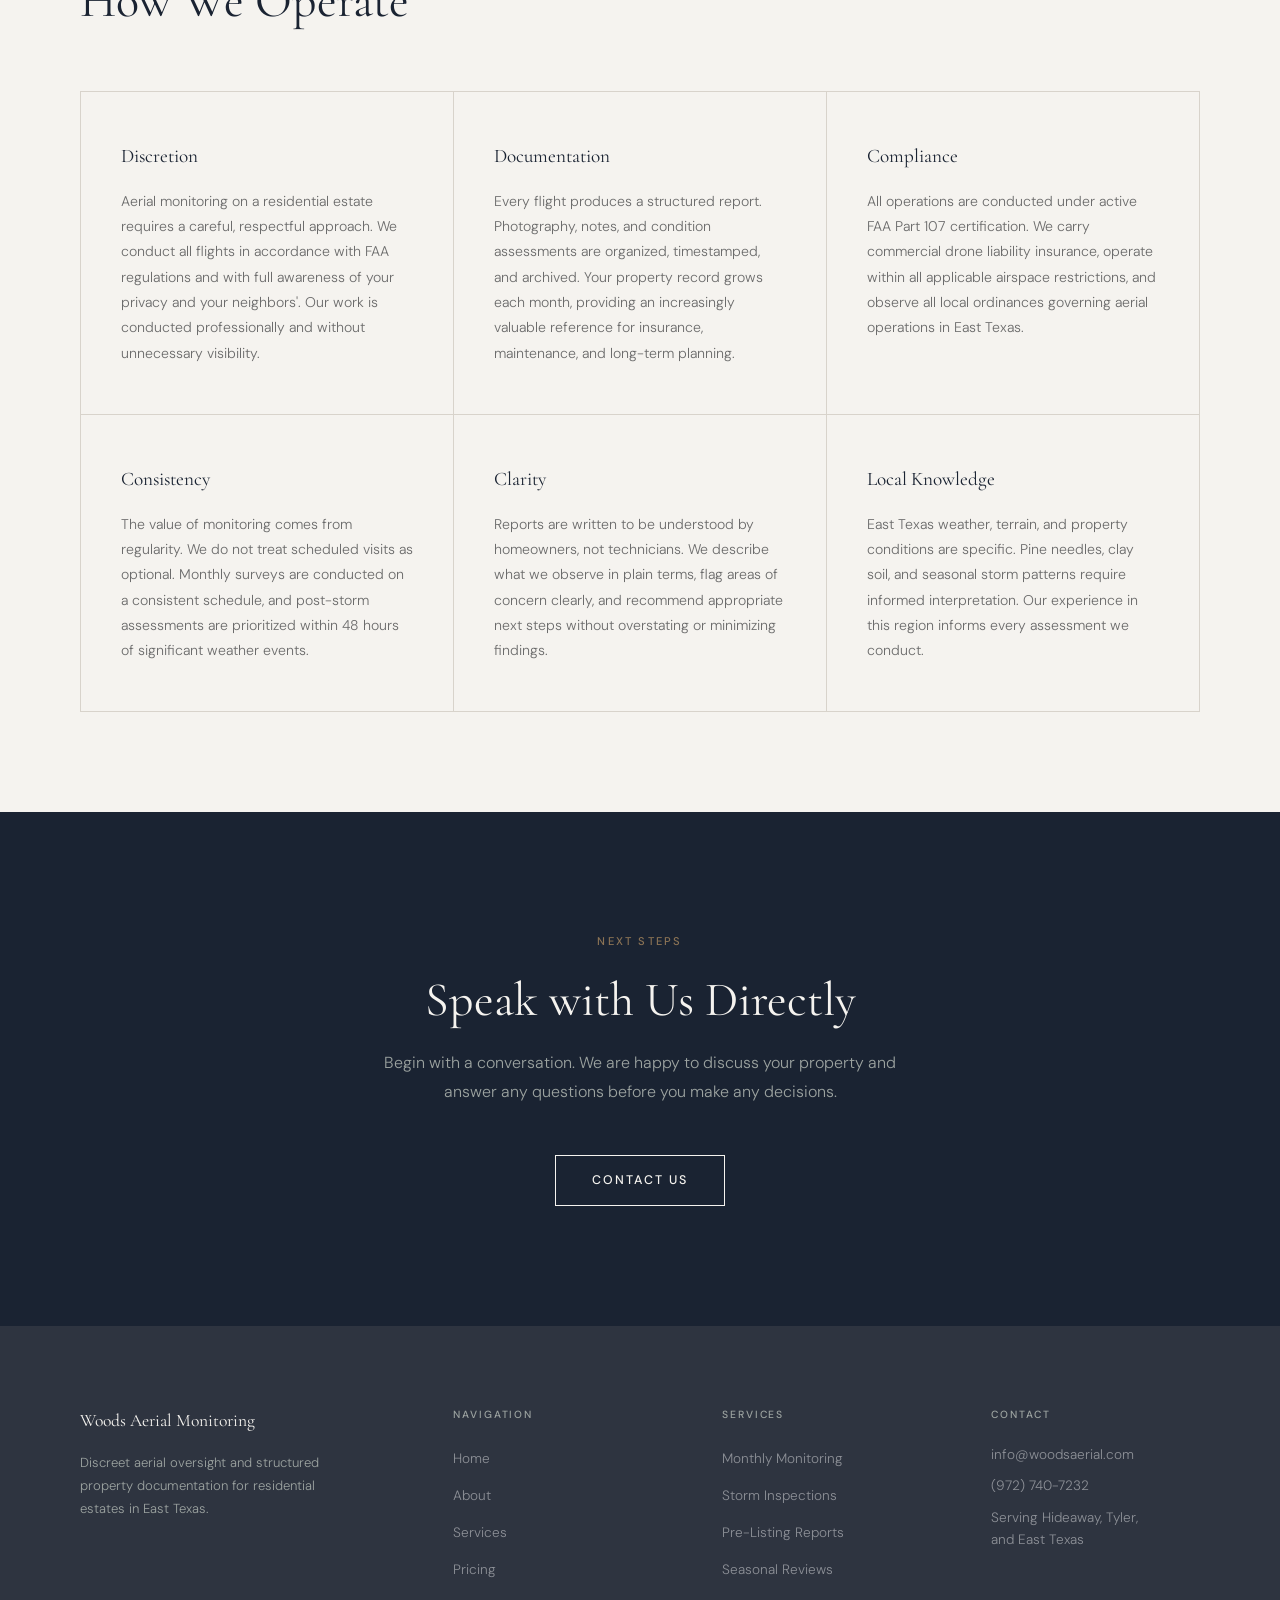
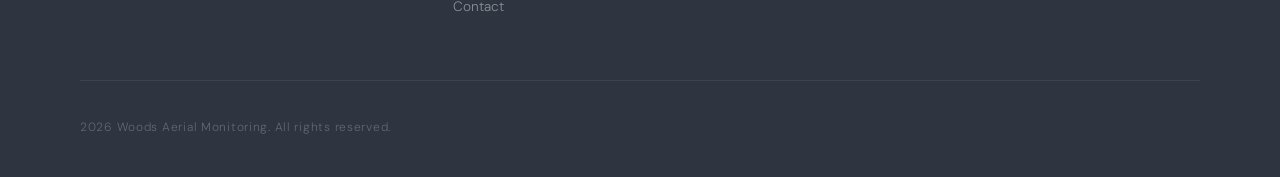
==== commit 6296e271: "Update about.html" ====
--- a/about.html
+++ b/about.html
@@ -82,16 +82,6 @@
           <div class="about-credentials">
 
             <div class="credential-item">
-              <span class="credential-title">FAA Part 107 Remote Pilot Certification</span>
-              <span class="credential-detail">Current</span>
-            </div>
-
-            <div class="credential-item">
-              <span class="credential-title">Commercial Drone Operations</span>
-              <span class="credential-detail">Licensed and Insured</span>
-            </div>
-
-            <div class="credential-item">
               <span class="credential-title">Aerial Documentation and Reporting</span>
               <span class="credential-detail">Structured Process</span>
             </div>
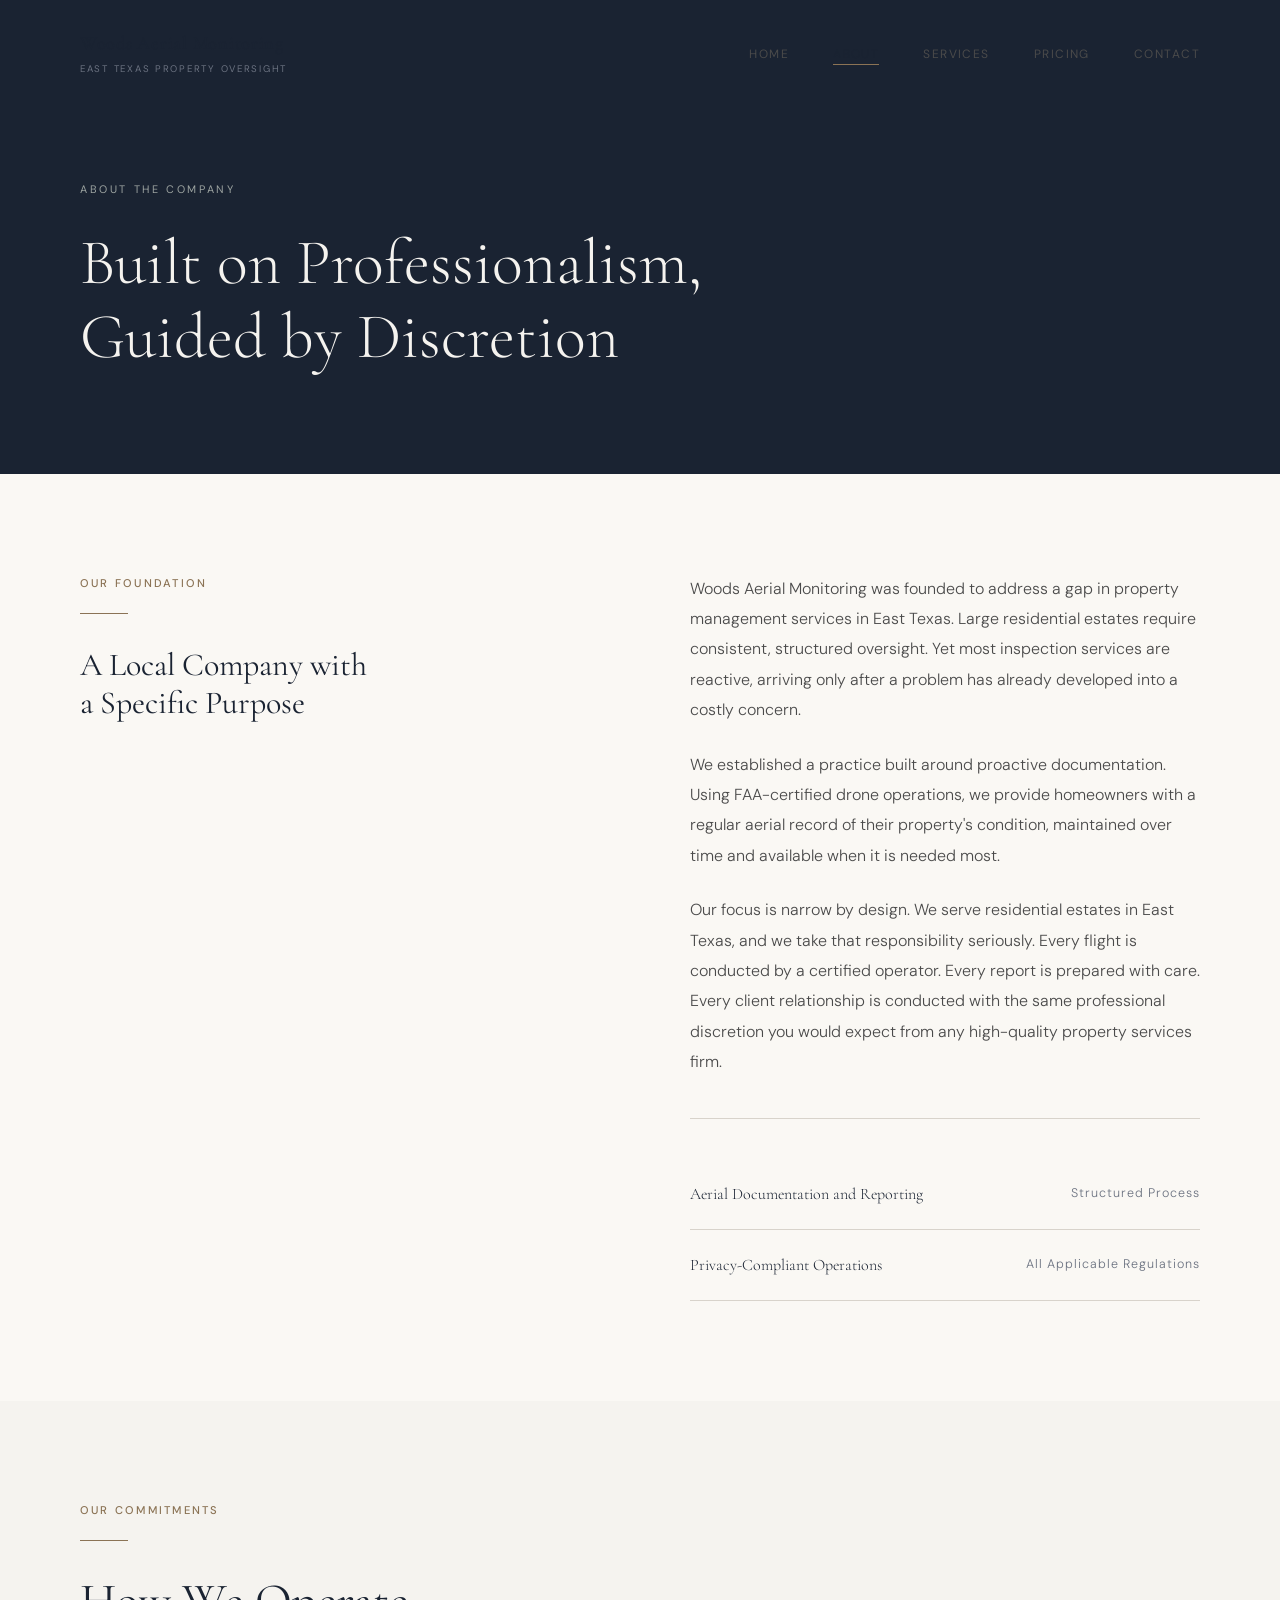
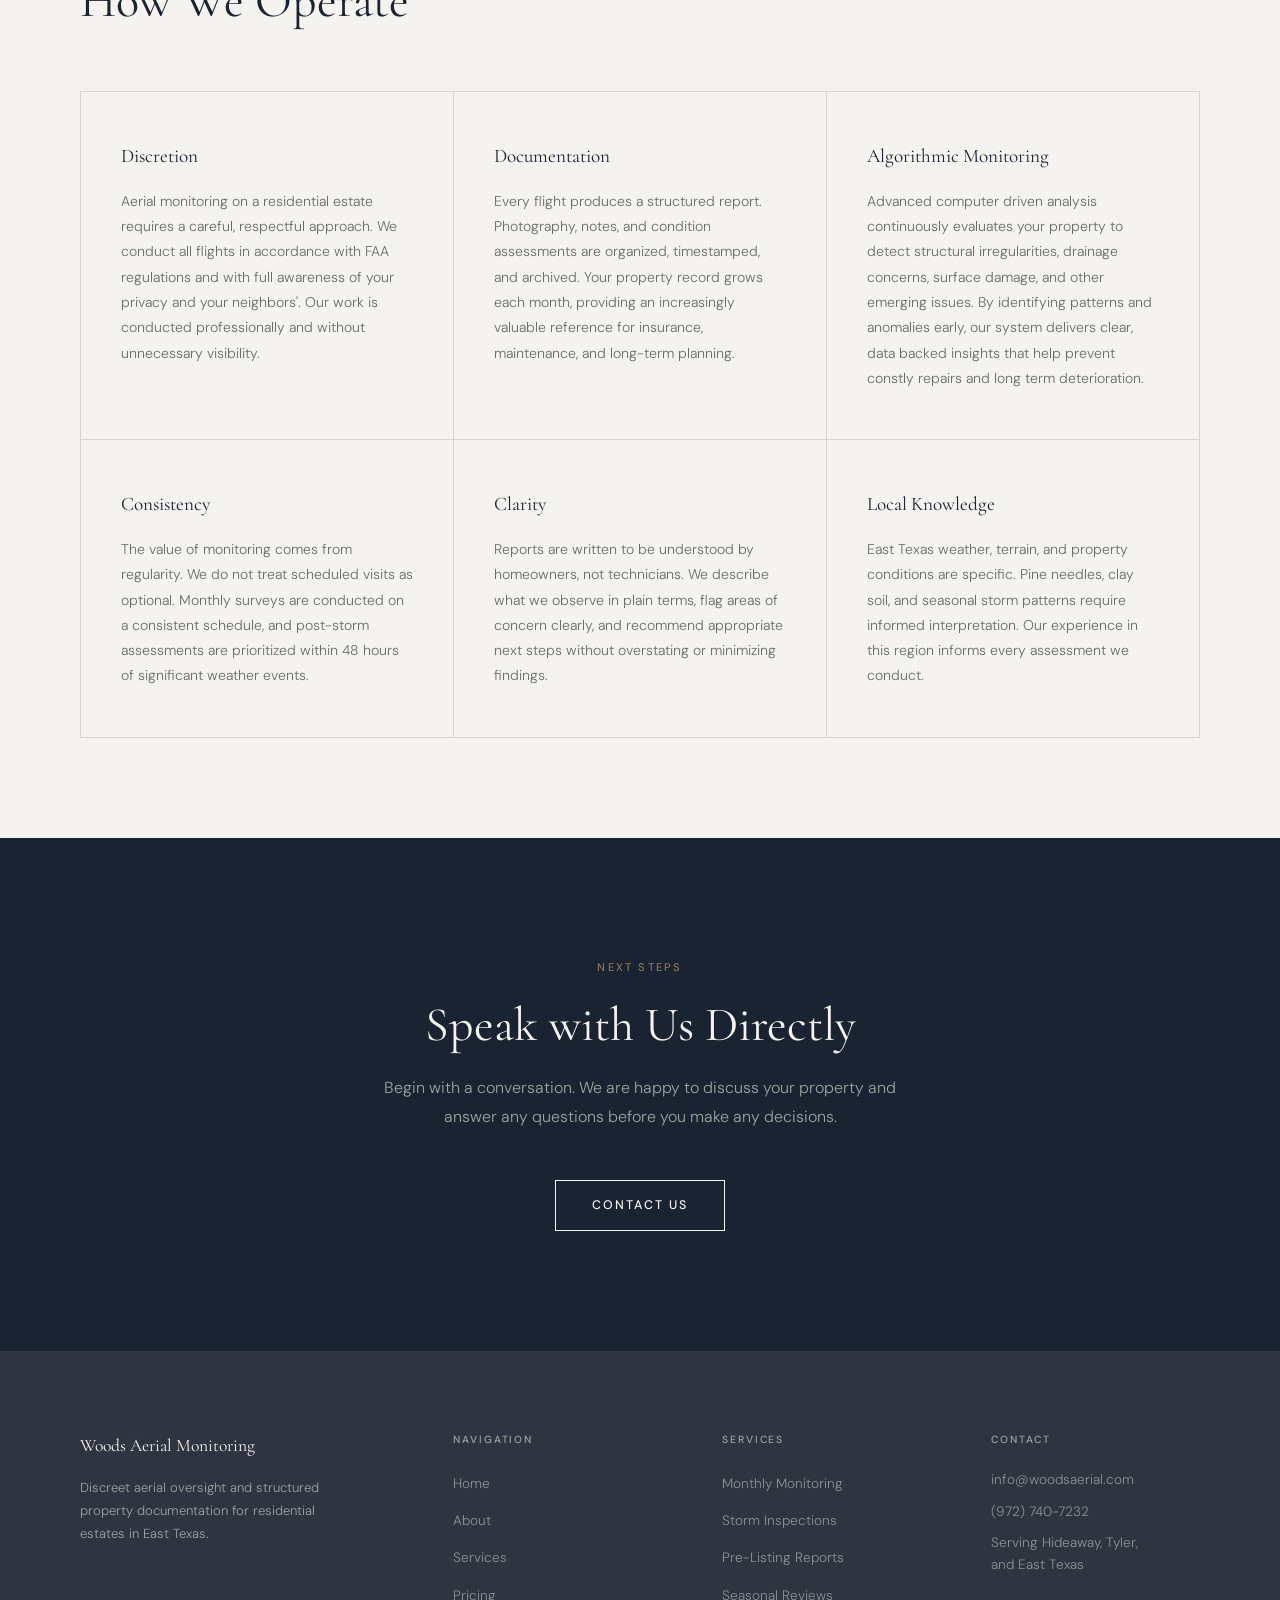
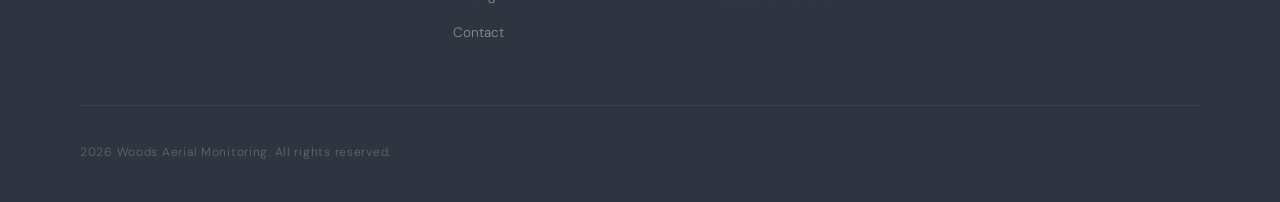
==== commit 7aa7dc67: "Update about.html" ====
--- a/about.html
+++ b/about.html
@@ -134,13 +134,14 @@
         </div>
 
         <div class="value-card">
-          <h3 class="value-title">Compliance</h3>
-          <p class="value-text">
-            All operations are conducted under active FAA Part 107
-            certification. We carry commercial drone liability insurance,
-            operate within all applicable airspace restrictions, and
-            observe all local ordinances governing aerial operations
-            in East Texas.
+          <h3 class="value-title">Algorithmic Monitoring</h3>
+          <p class="value-text">
+            Advanced computer driven analysis continuously evaluates 
+            your property to detect structural irregularities, drainage 
+            concerns, surface damage, and other emerging issues. By 
+            identifying patterns and anomalies early, our system 
+            delivers clear, data backed insights that help prevent 
+            constly repairs and long term deterioration.
           </p>
         </div>
 
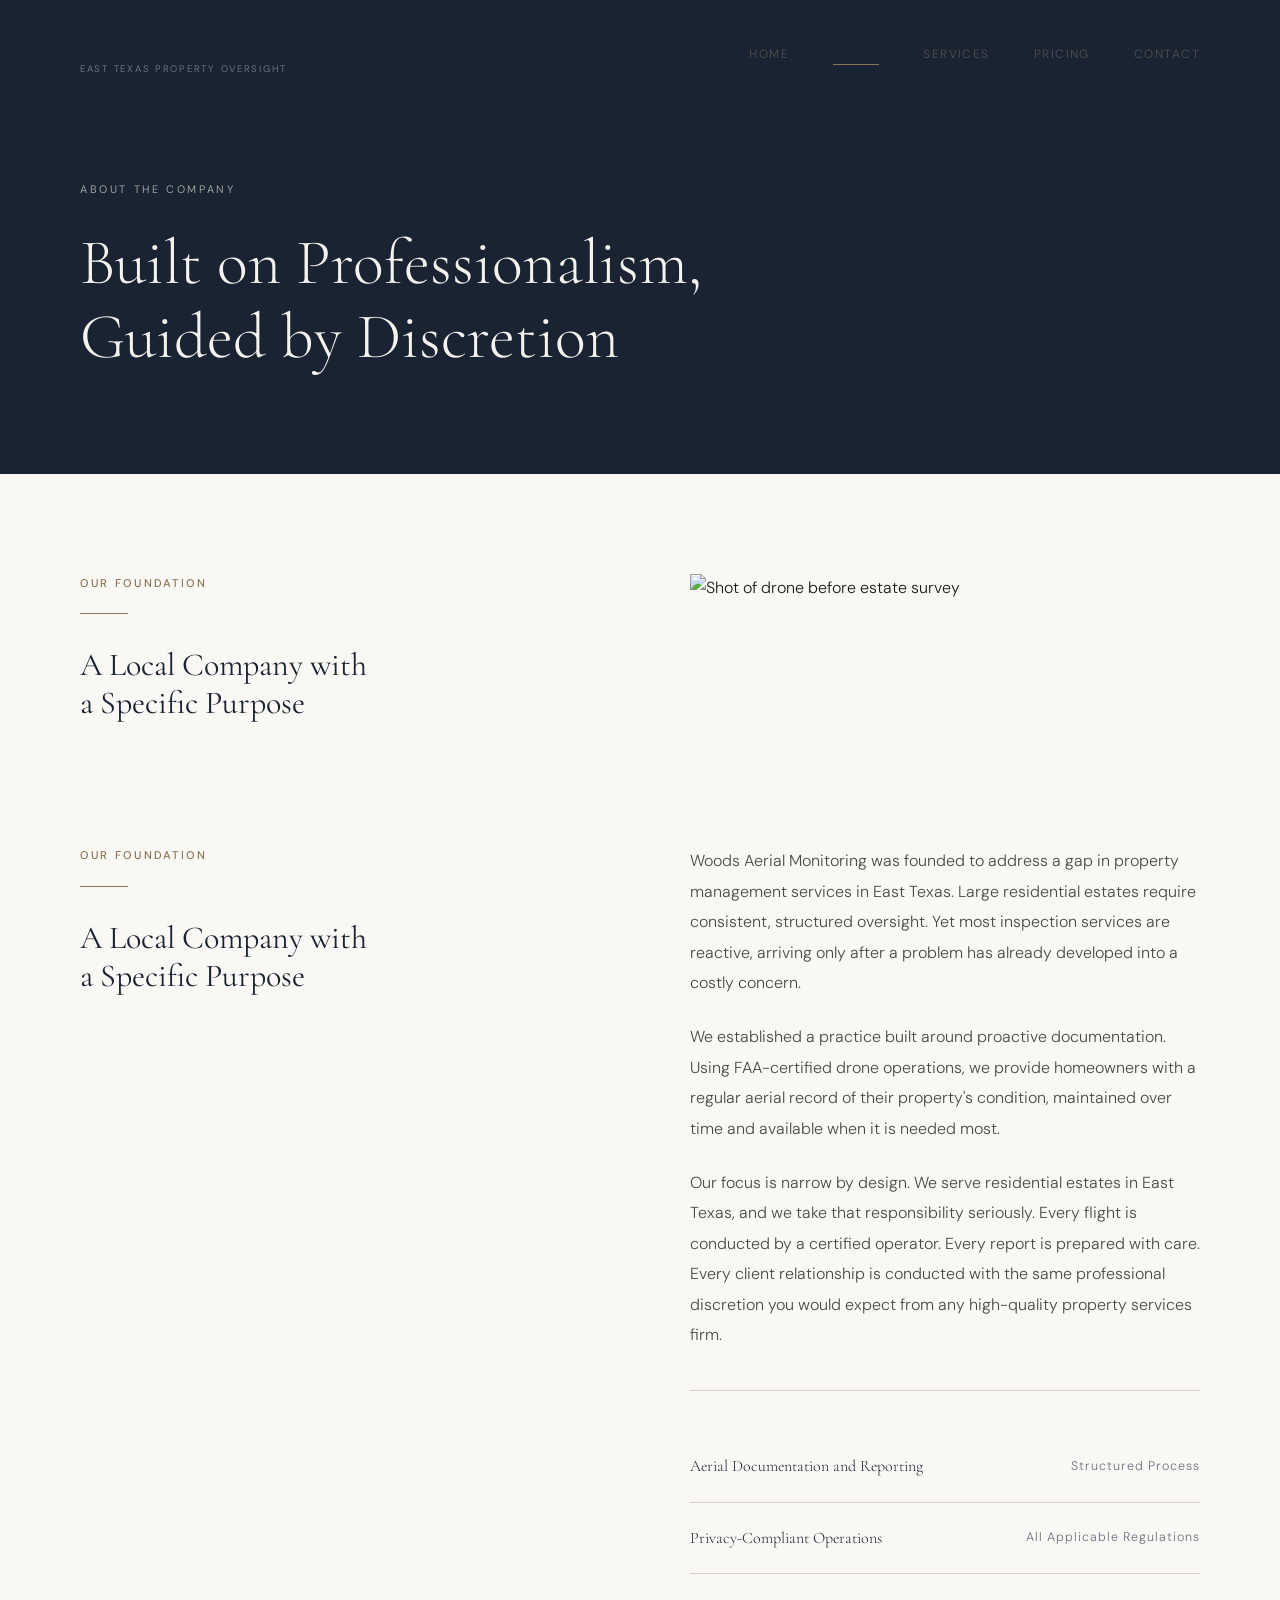
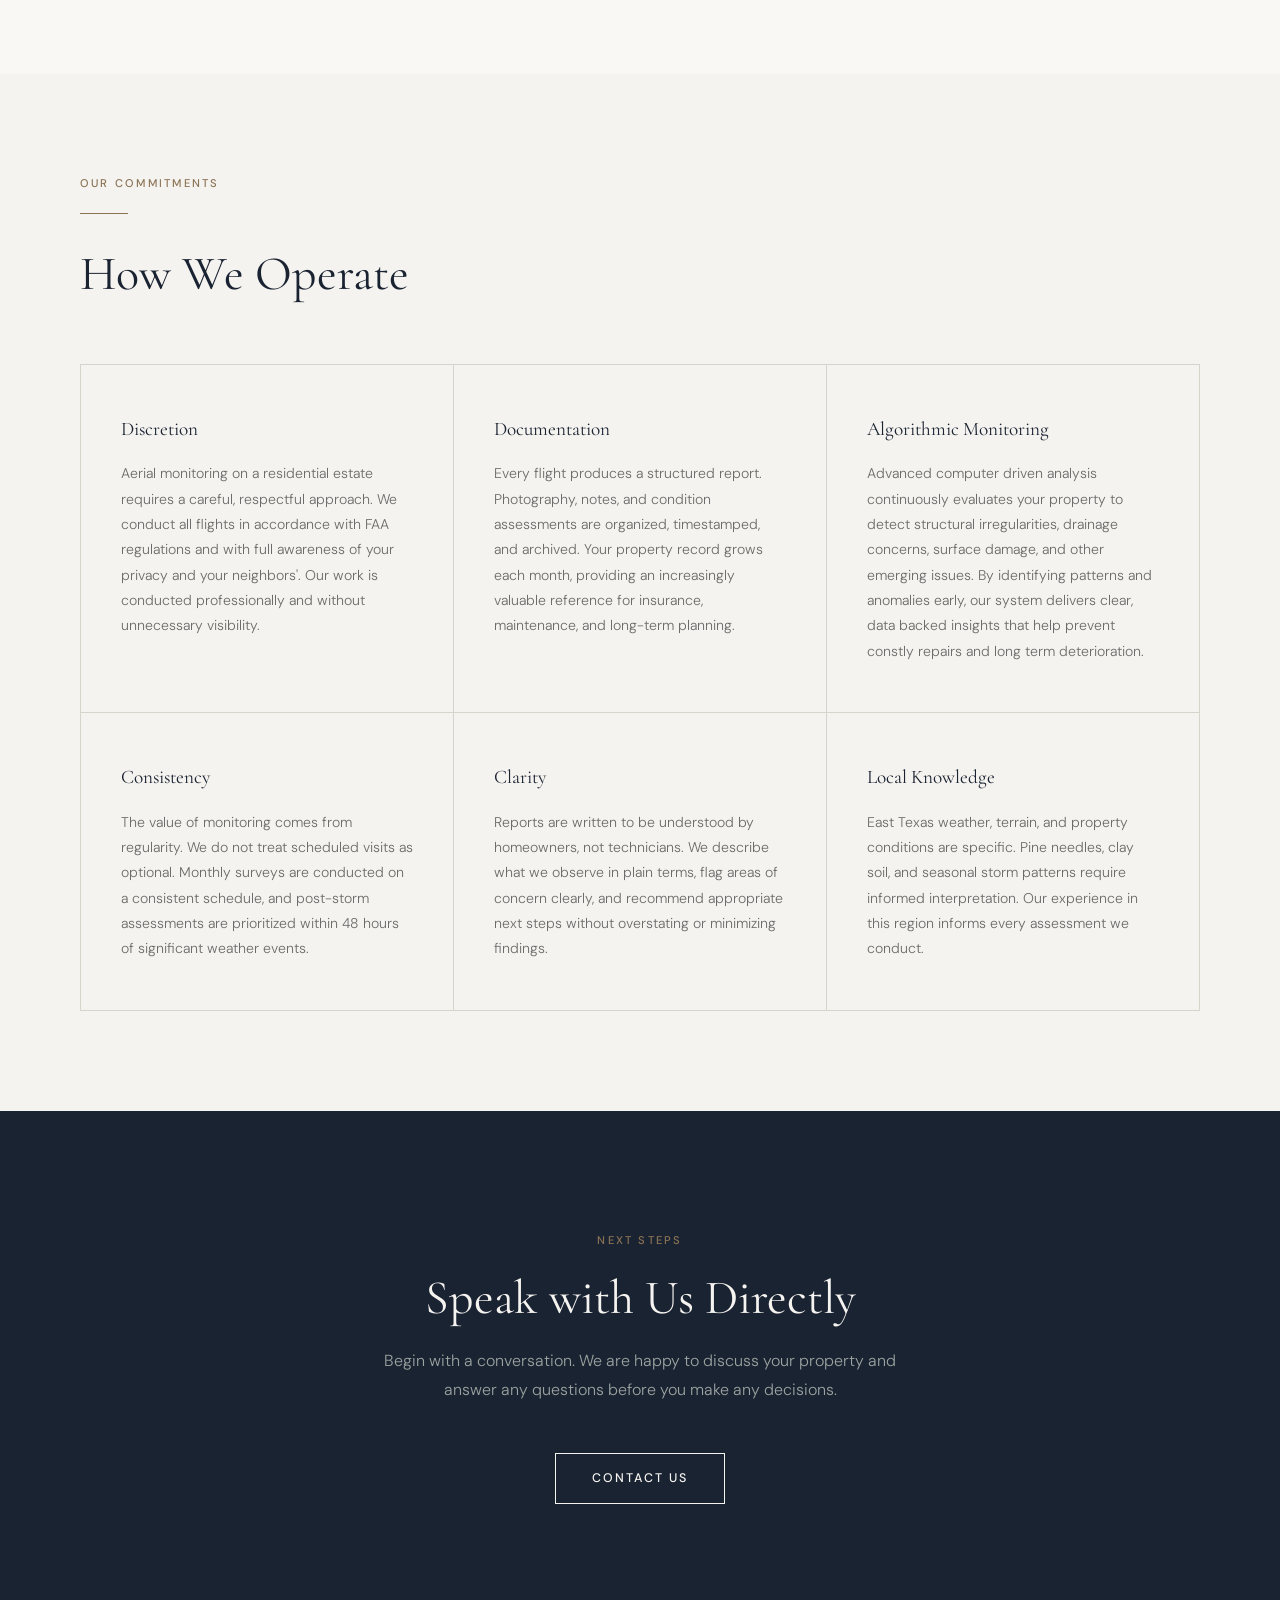
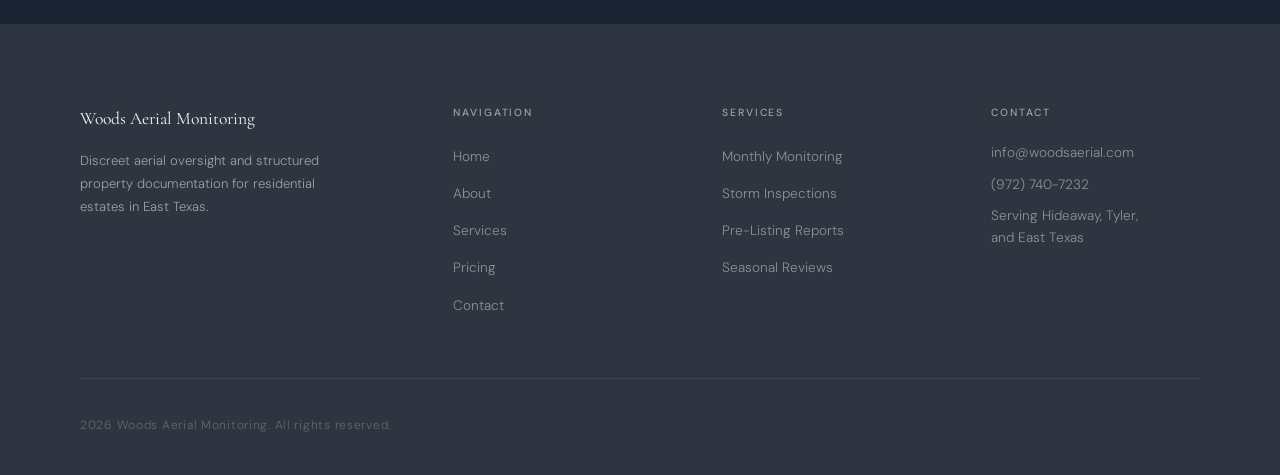
==== commit 19bd17aa: "Update about.html" ====
--- a/about.html
+++ b/about.html
@@ -49,6 +49,16 @@
   <section class="about-intro">
     <div class="container">
       <div class="about-intro-grid">
+<!-- added stuff for image also in css -->
+  <div class="fade-up">
+    <p class="section-label">Our Foundation</p>
+    <div class="rule"></div>
+    <h2 class="section-heading" style="font-size: 2rem;">A Local Company with<br />a Specific Purpose</h2>
+  </div>
+
+  <div class="about-image fade-up">
+    <img src="images/droneairbgnd.jpg" alt="Shot of drone before estate survey" />
+  </div>
 
         <div class="fade-up">
           <p class="section-label">Our Foundation</p>
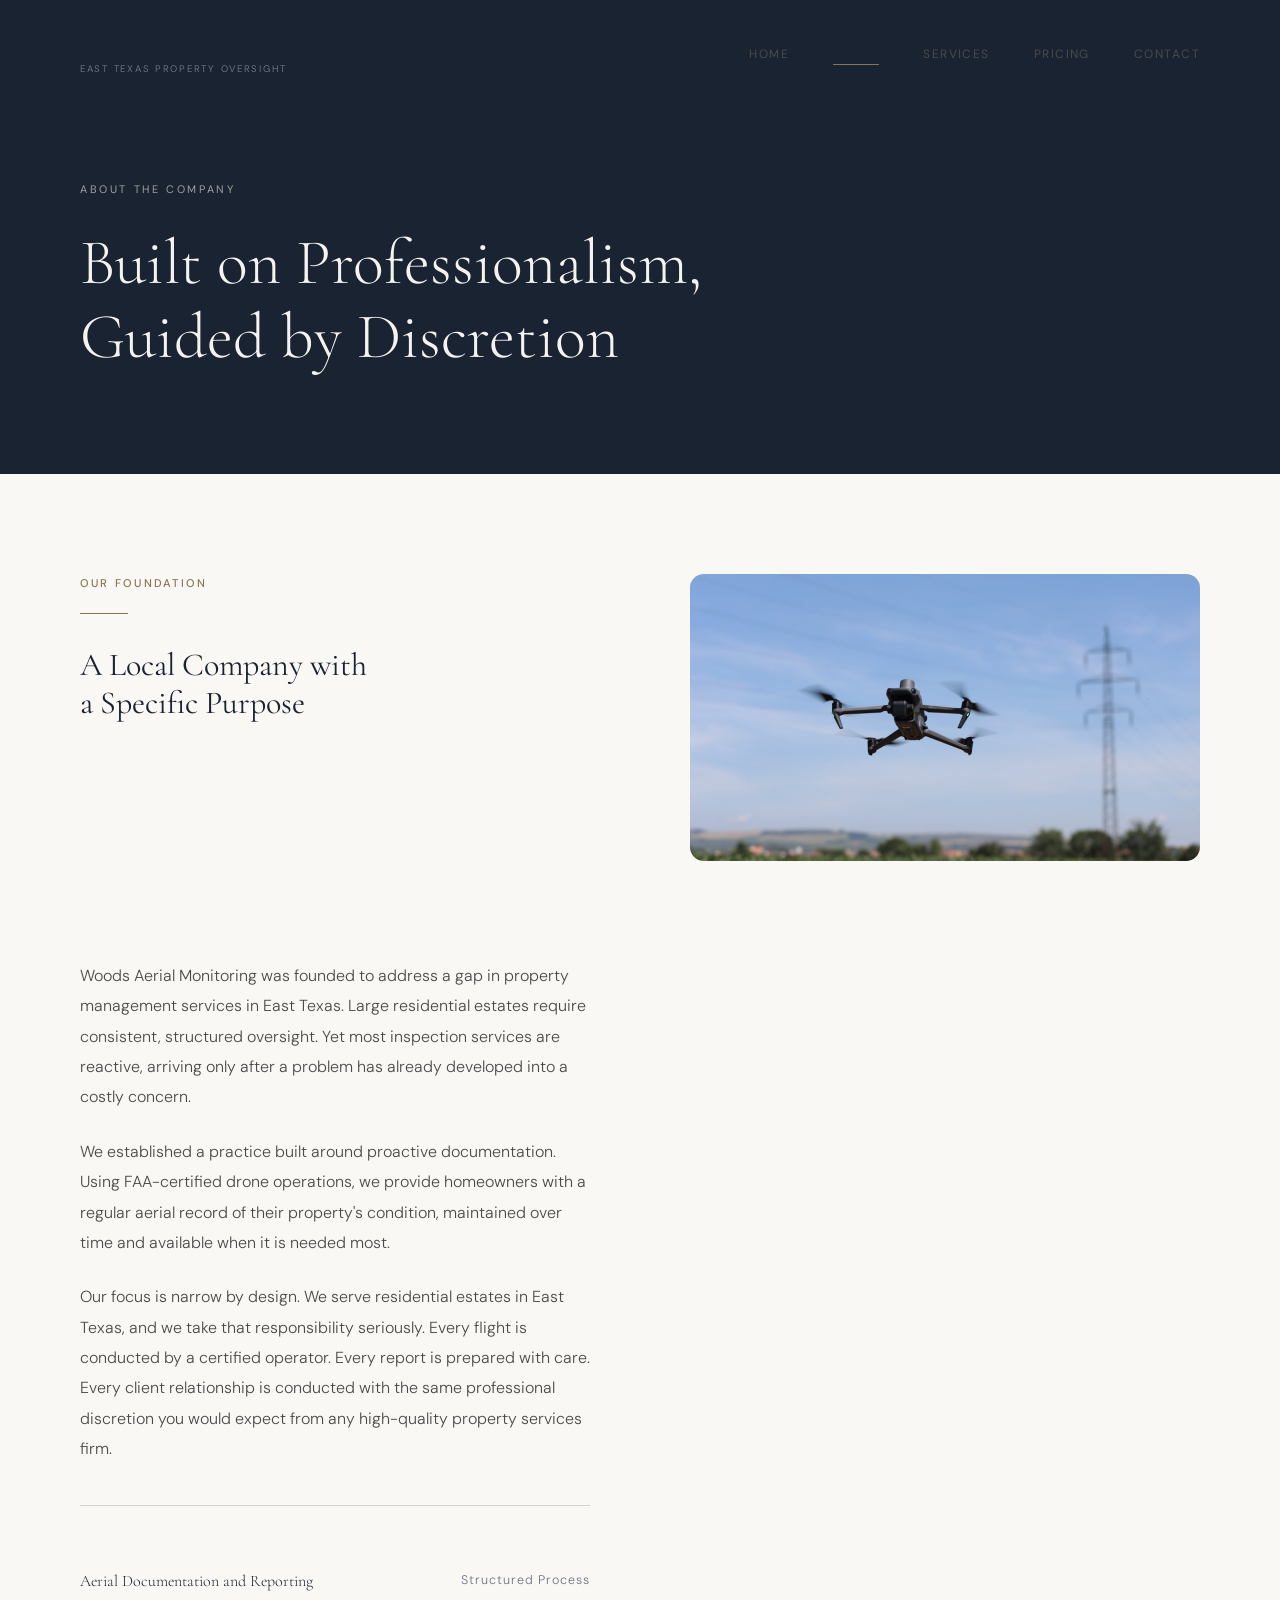
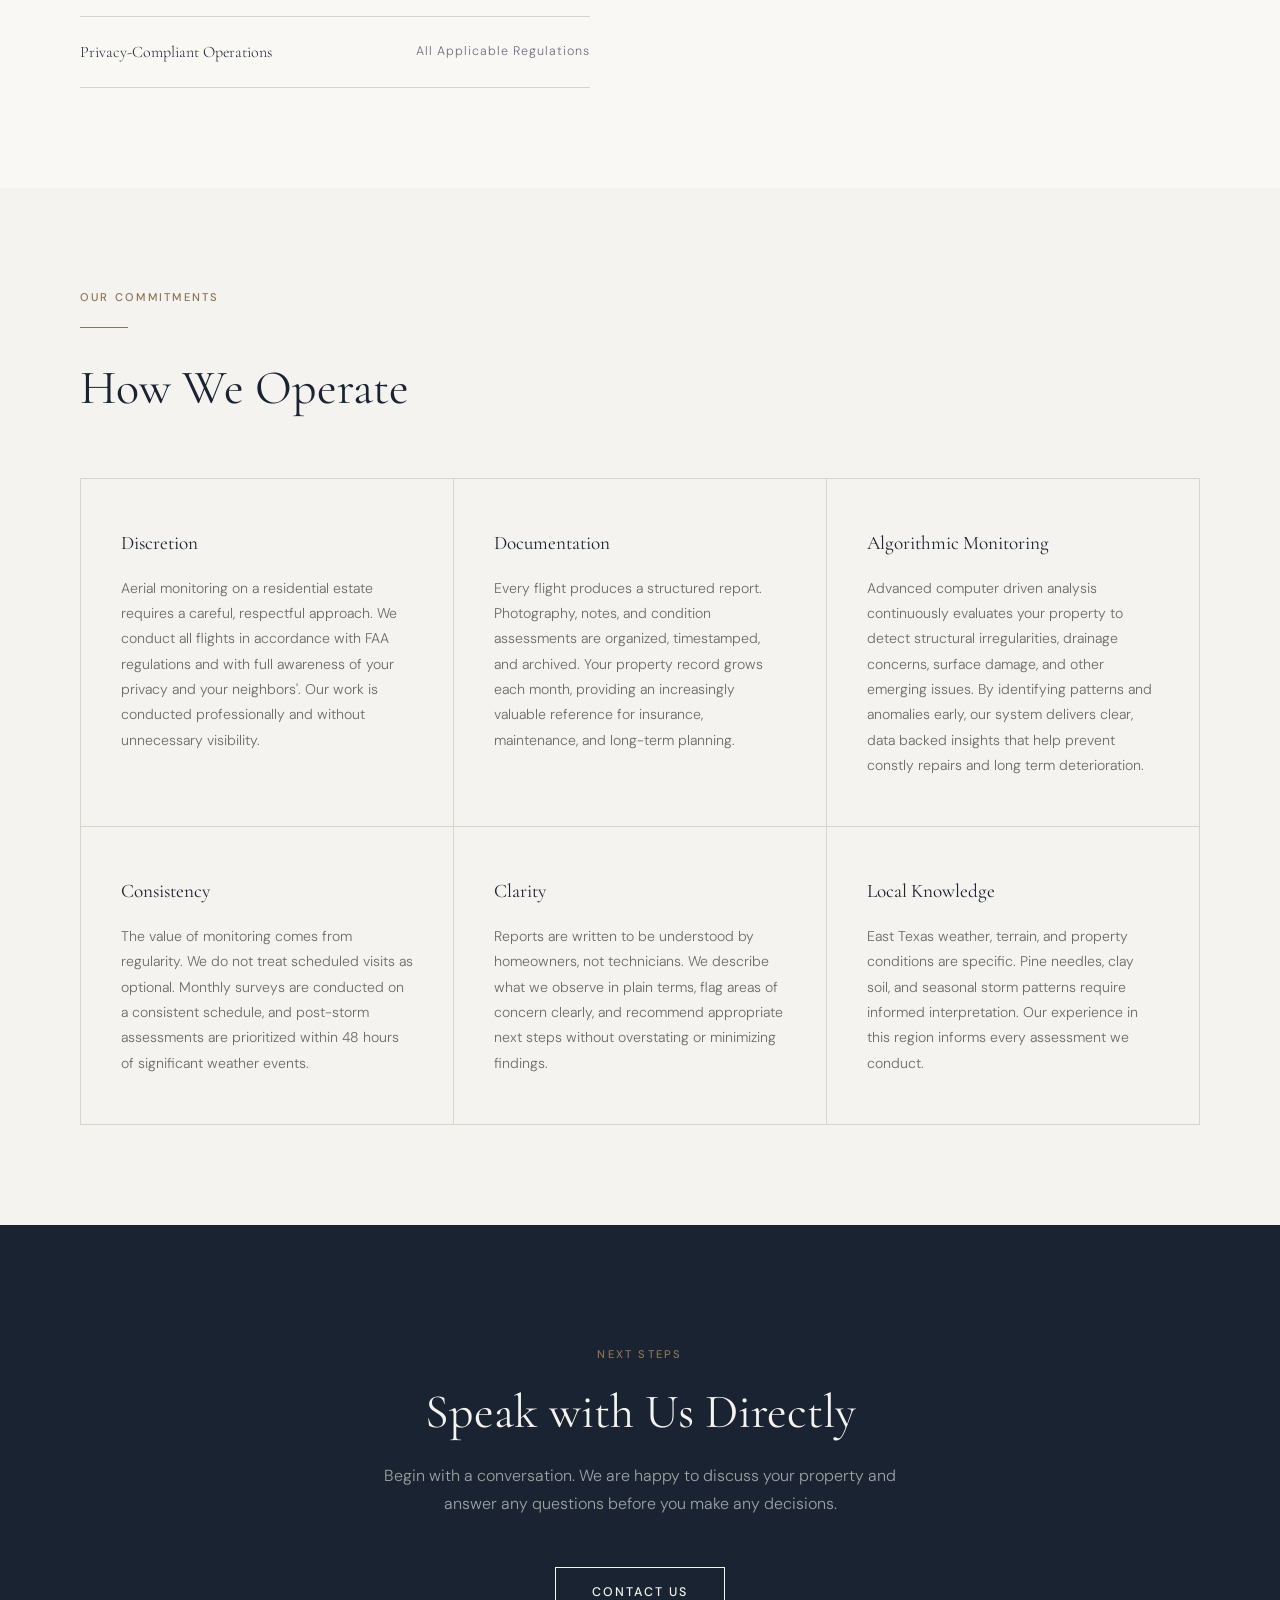
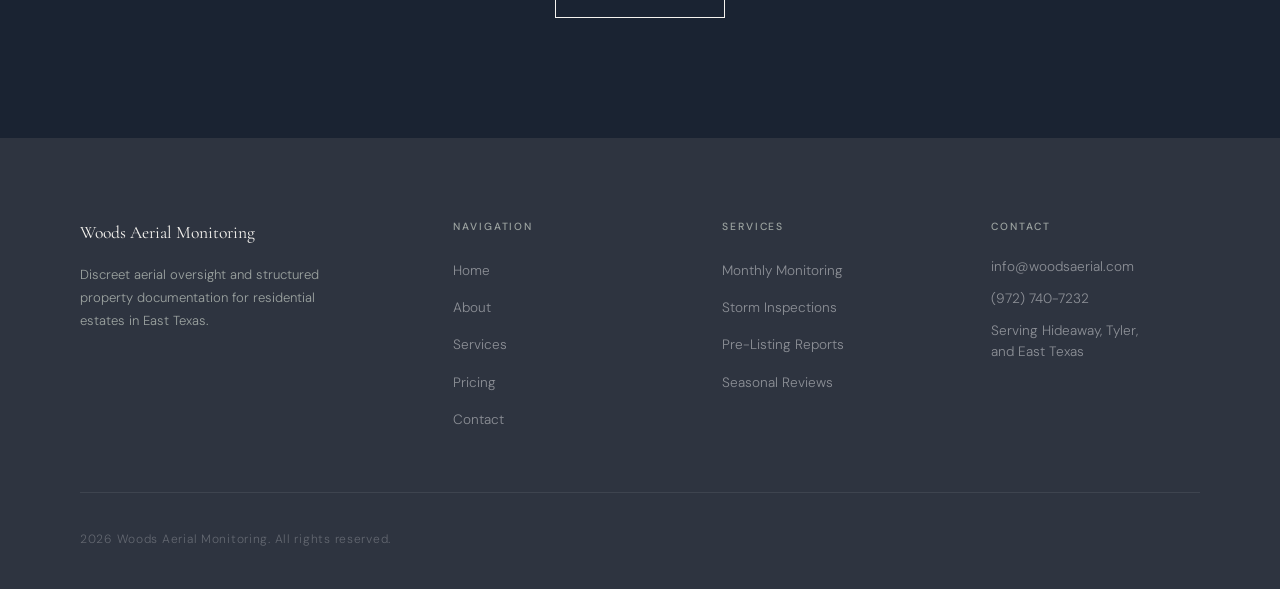
==== commit 434ab282: "Update about.html" ====
--- a/about.html
+++ b/about.html
@@ -59,12 +59,12 @@
   <div class="about-image fade-up">
     <img src="images/droneairbgnd.jpg" alt="Shot of drone before estate survey" />
   </div>
-
-        <div class="fade-up">
+<!-- to here -->
+       <!-- <div class="fade-up">
           <p class="section-label">Our Foundation</p>
           <div class="rule"></div>
           <h2 class="section-heading" style="font-size: 2rem;">A Local Company with<br />a Specific Purpose</h2>
-        </div>
+        </div> old here try w/out -->
 
         <div class="about-body fade-up">
           <p>
--- a/css/styles.css
+++ b/css/styles.css
@@ -1416,3 +1416,9 @@
     text-align: center;
   }
 }
+.about-image img {
+  width: 100%;
+  height: 100%;
+  object-fit: cover;
+  border-radius: 14px;
+}
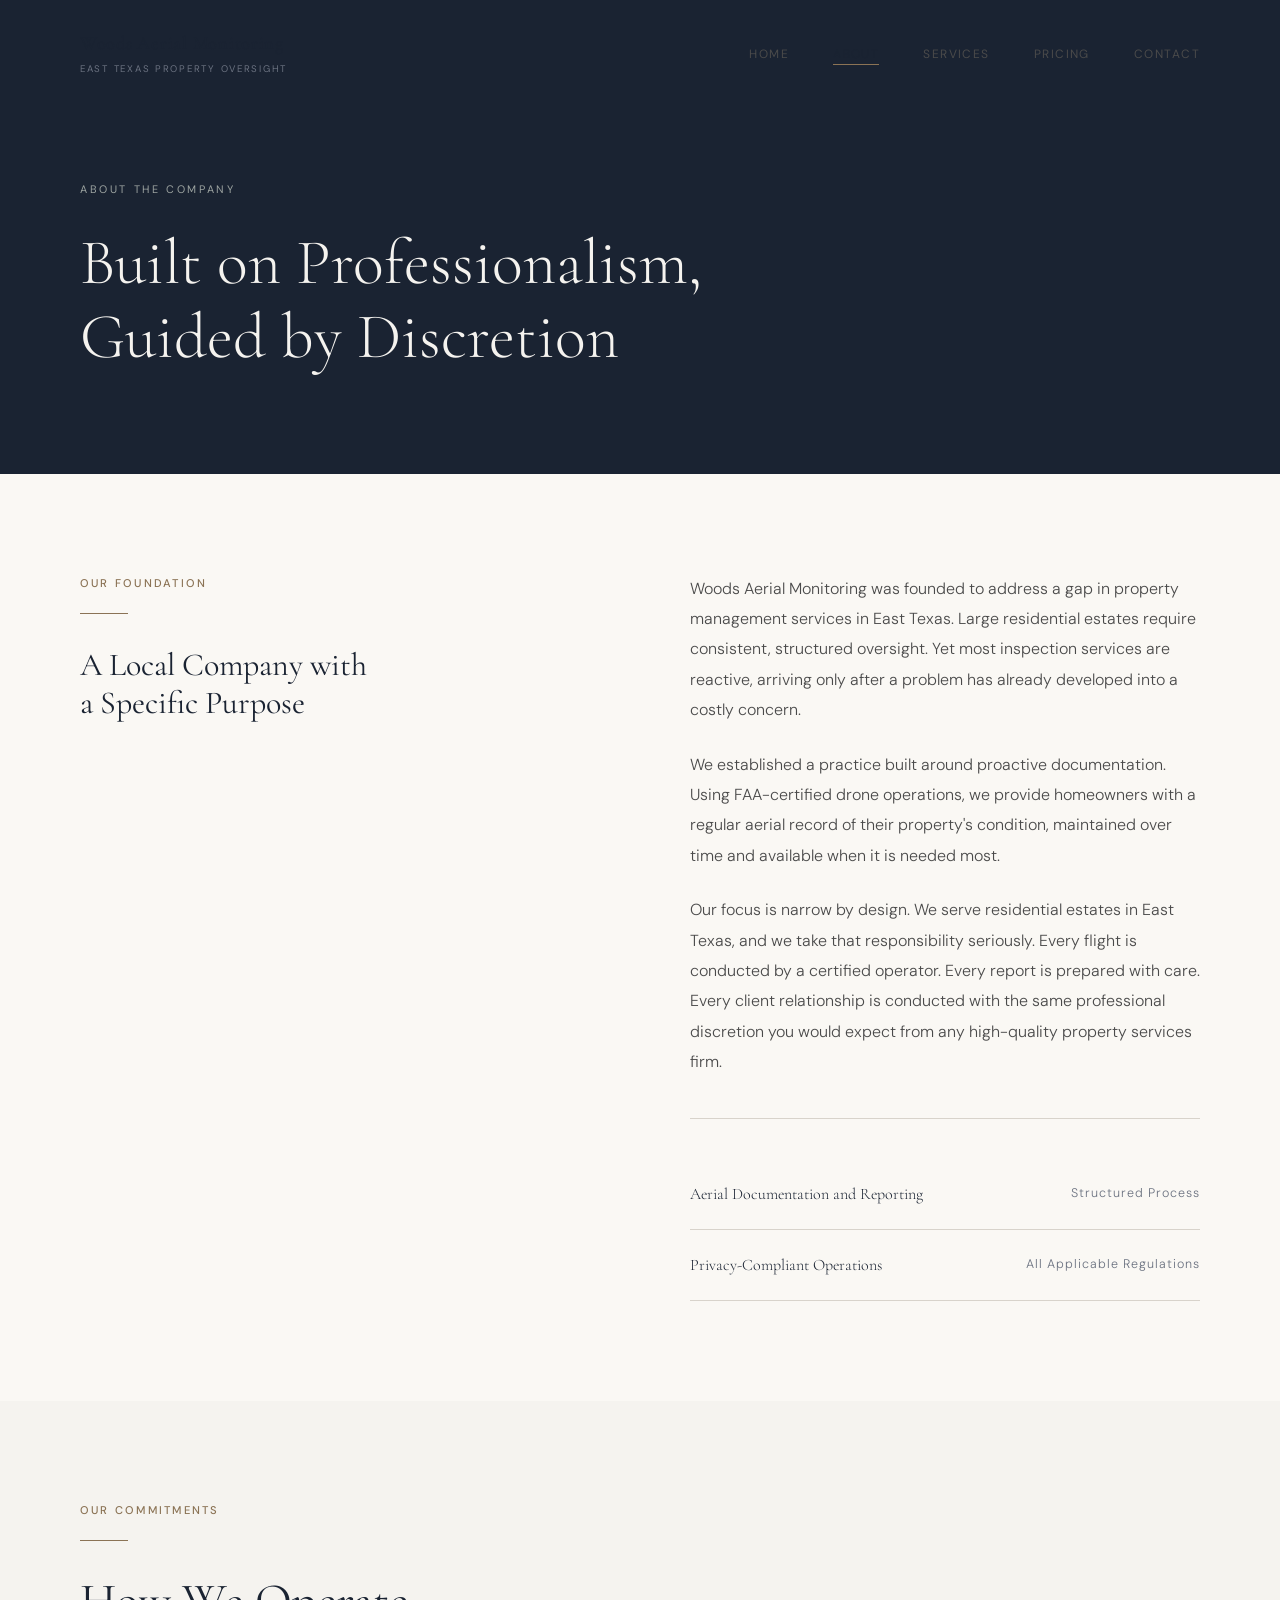
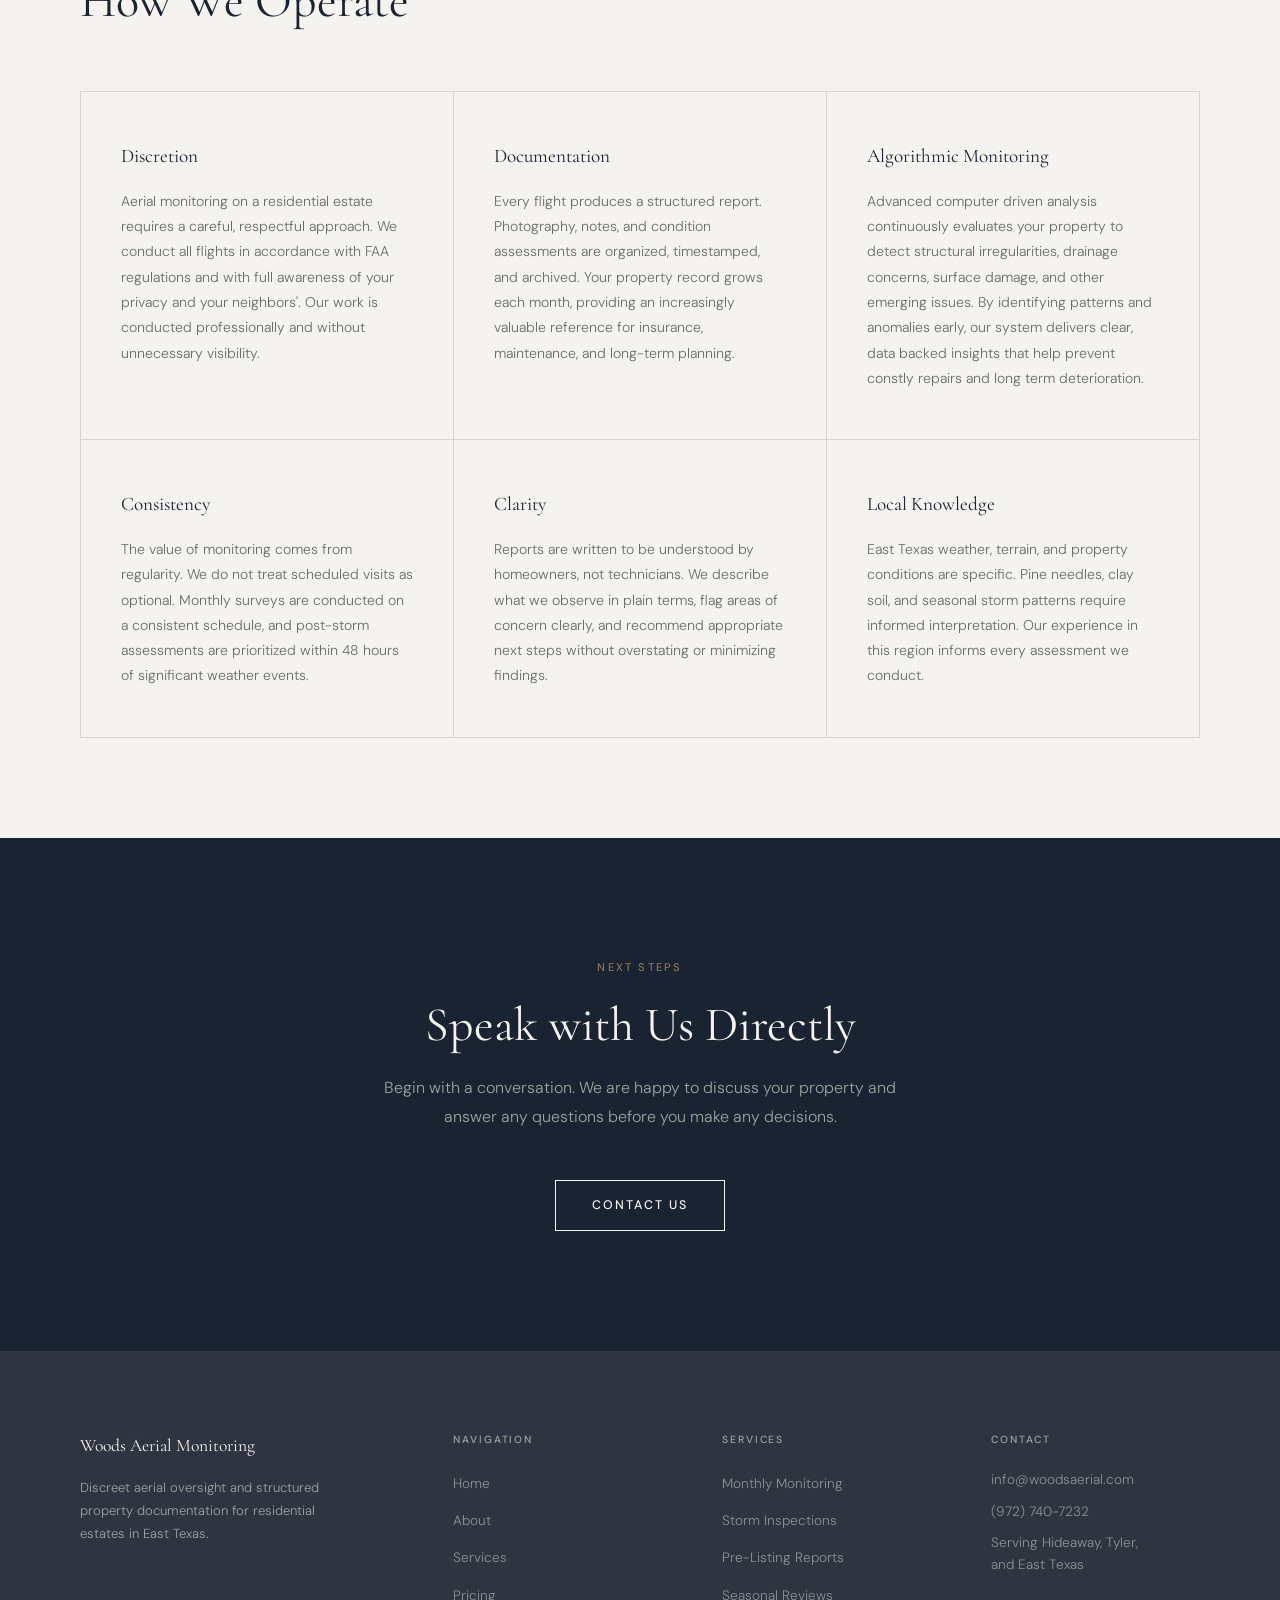
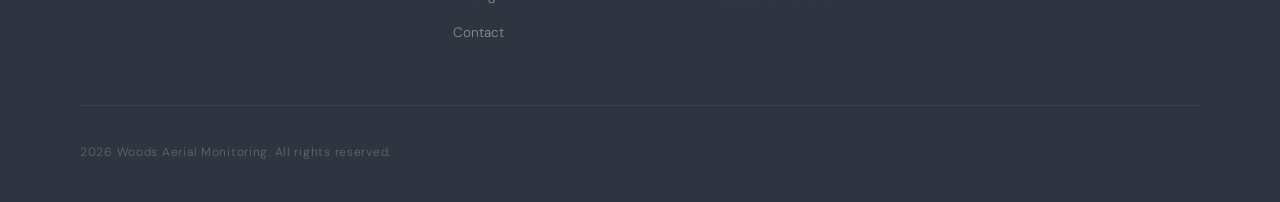
==== commit 7c3e6096: "Update about.html" ====
--- a/about.html
+++ b/about.html
@@ -49,7 +49,7 @@
   <section class="about-intro">
     <div class="container">
       <div class="about-intro-grid">
-<!-- added stuff for image also in css -->
+<!-- added stuff for image also in css
   <div class="fade-up">
     <p class="section-label">Our Foundation</p>
     <div class="rule"></div>
@@ -59,12 +59,12 @@
   <div class="about-image fade-up">
     <img src="images/droneairbgnd.jpg" alt="Shot of drone before estate survey" />
   </div>
-<!-- to here -->
-       <!-- <div class="fade-up">
+ to here -->
+        <div class="fade-up">
           <p class="section-label">Our Foundation</p>
           <div class="rule"></div>
           <h2 class="section-heading" style="font-size: 2rem;">A Local Company with<br />a Specific Purpose</h2>
-        </div> old here try w/out -->
+        </div>
 
         <div class="about-body fade-up">
           <p>
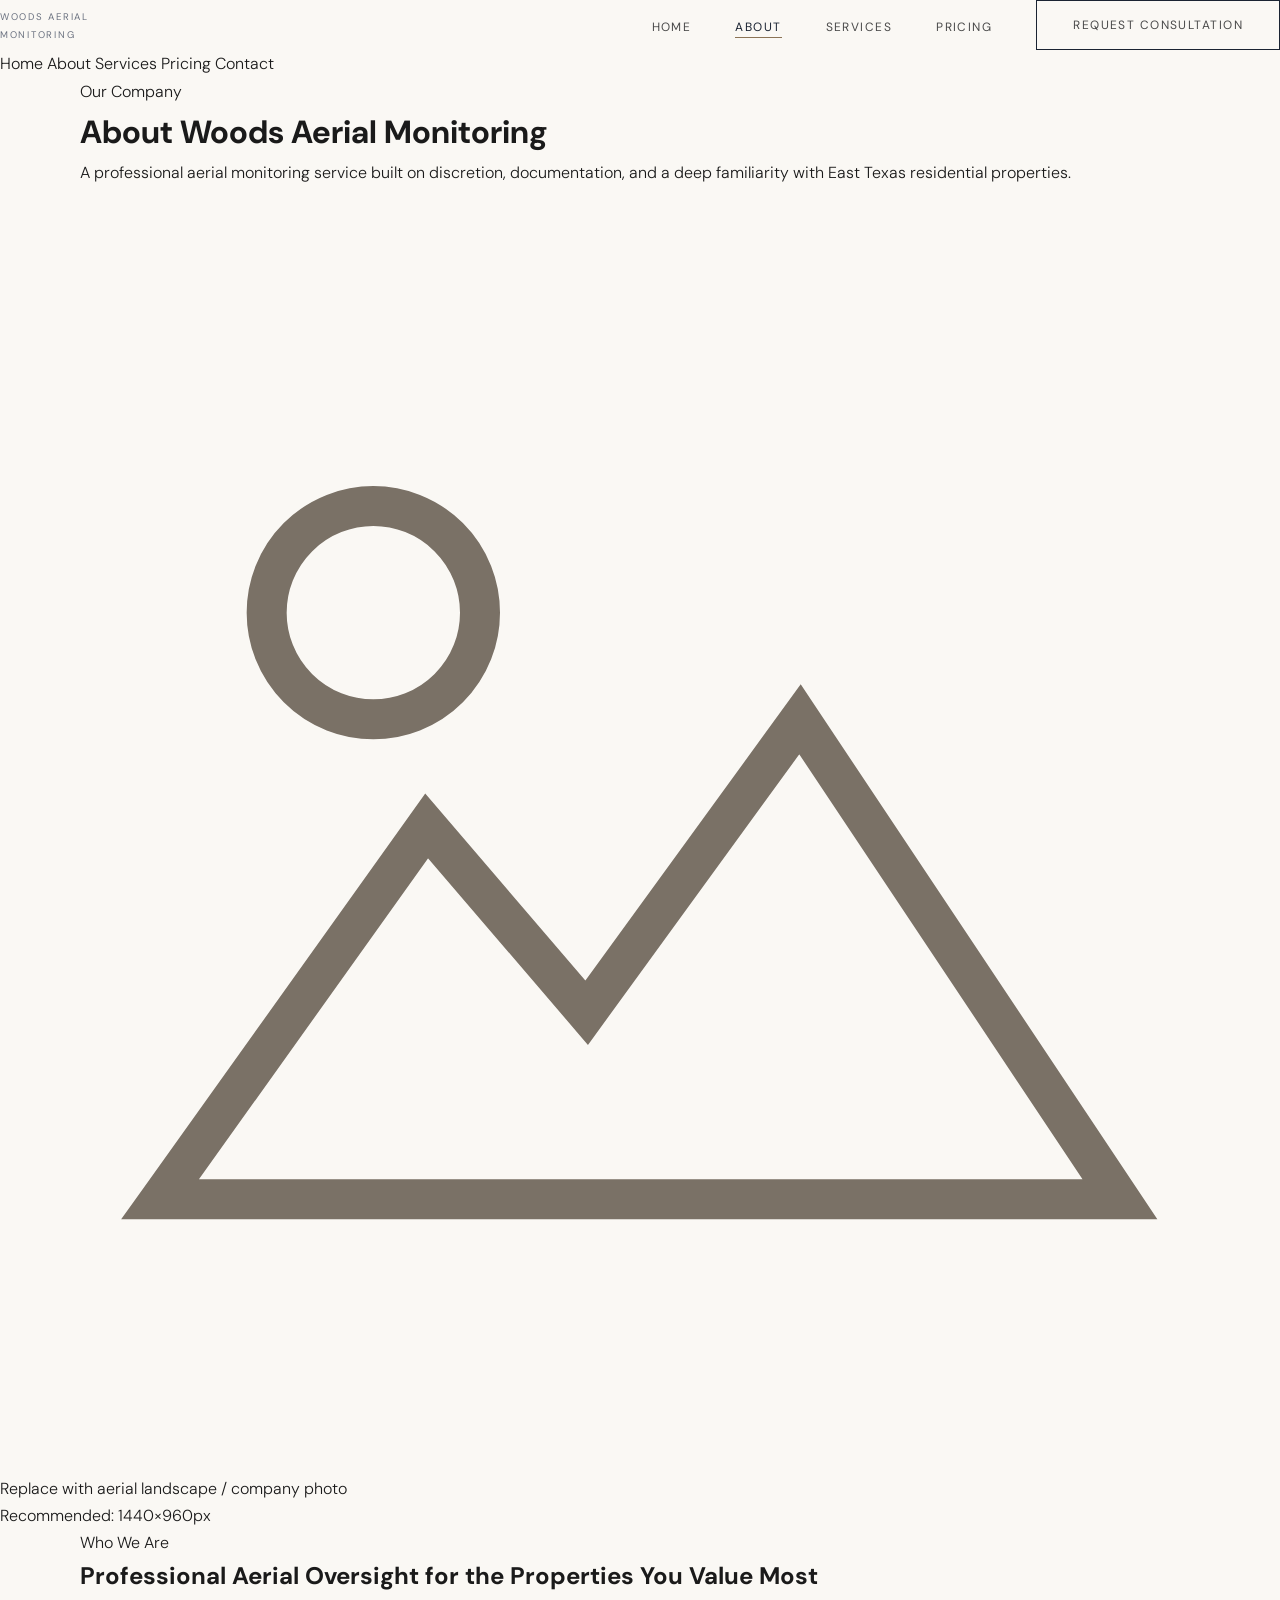
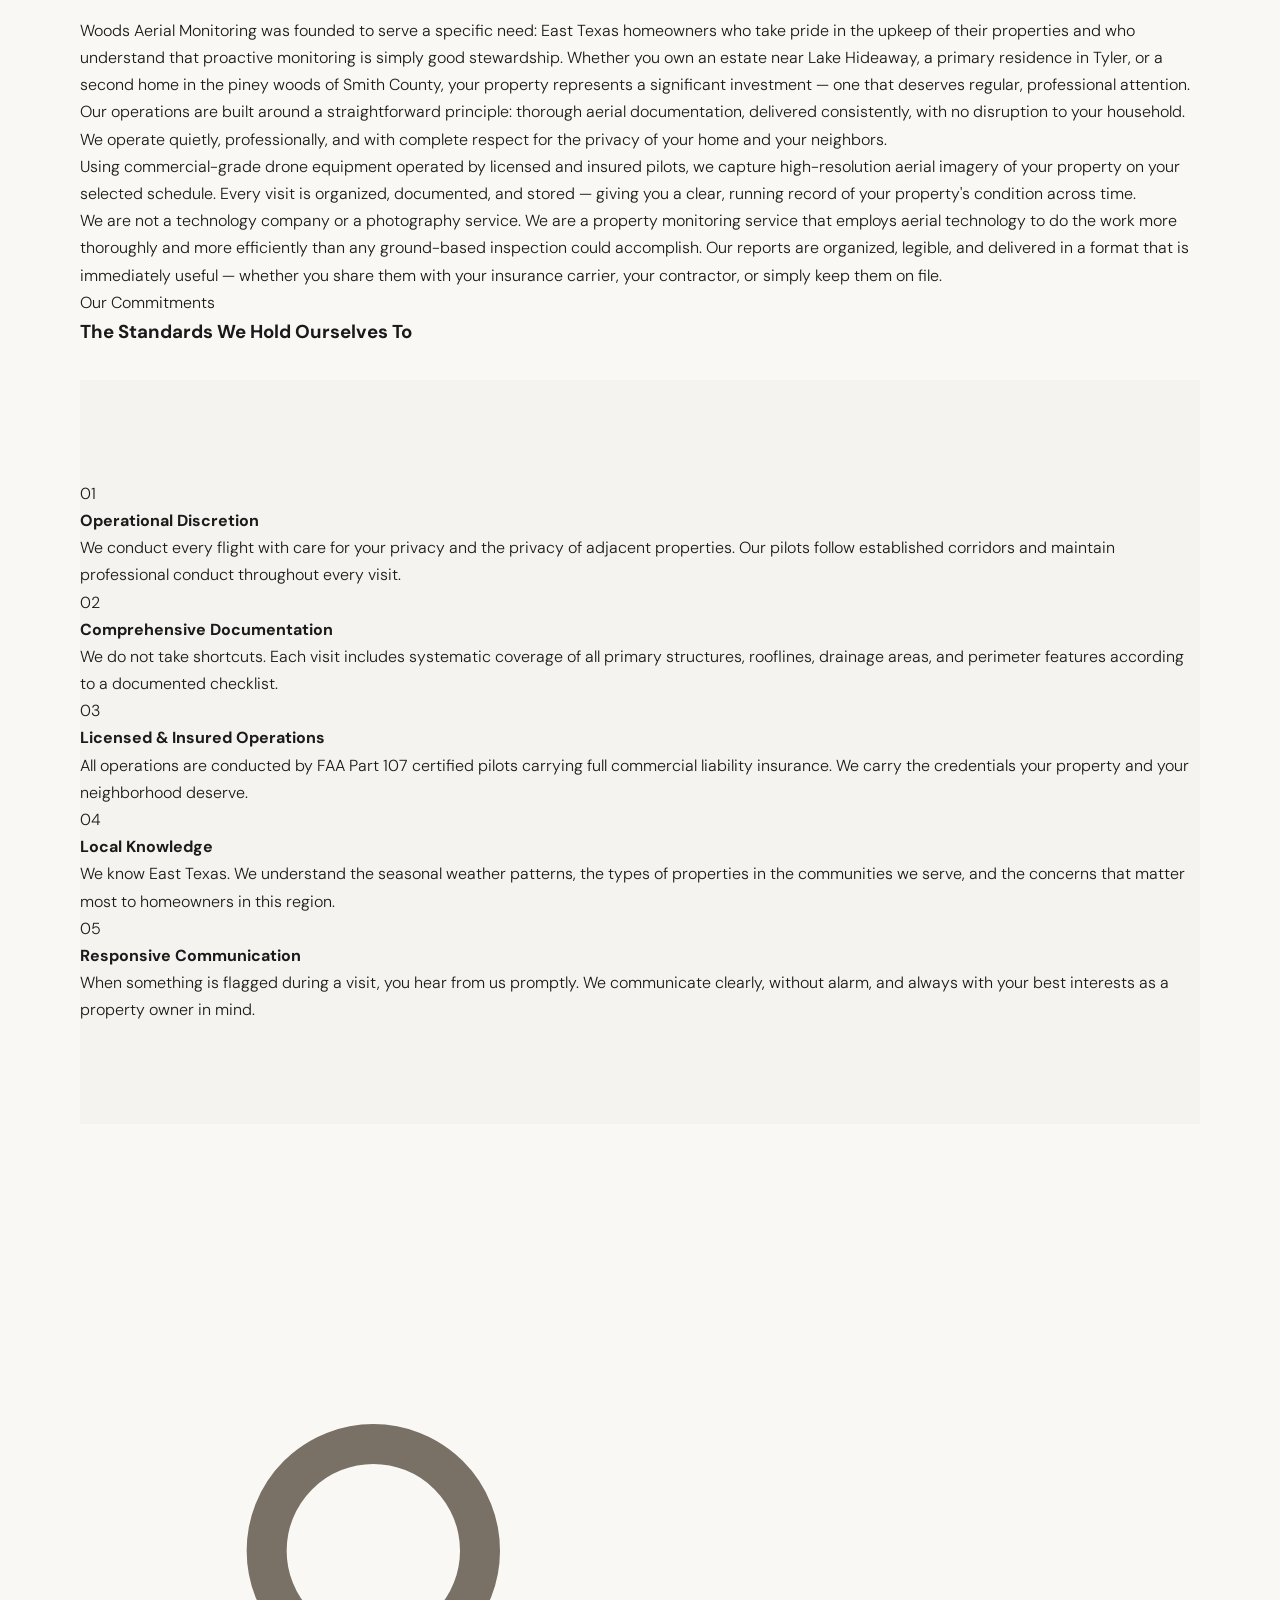
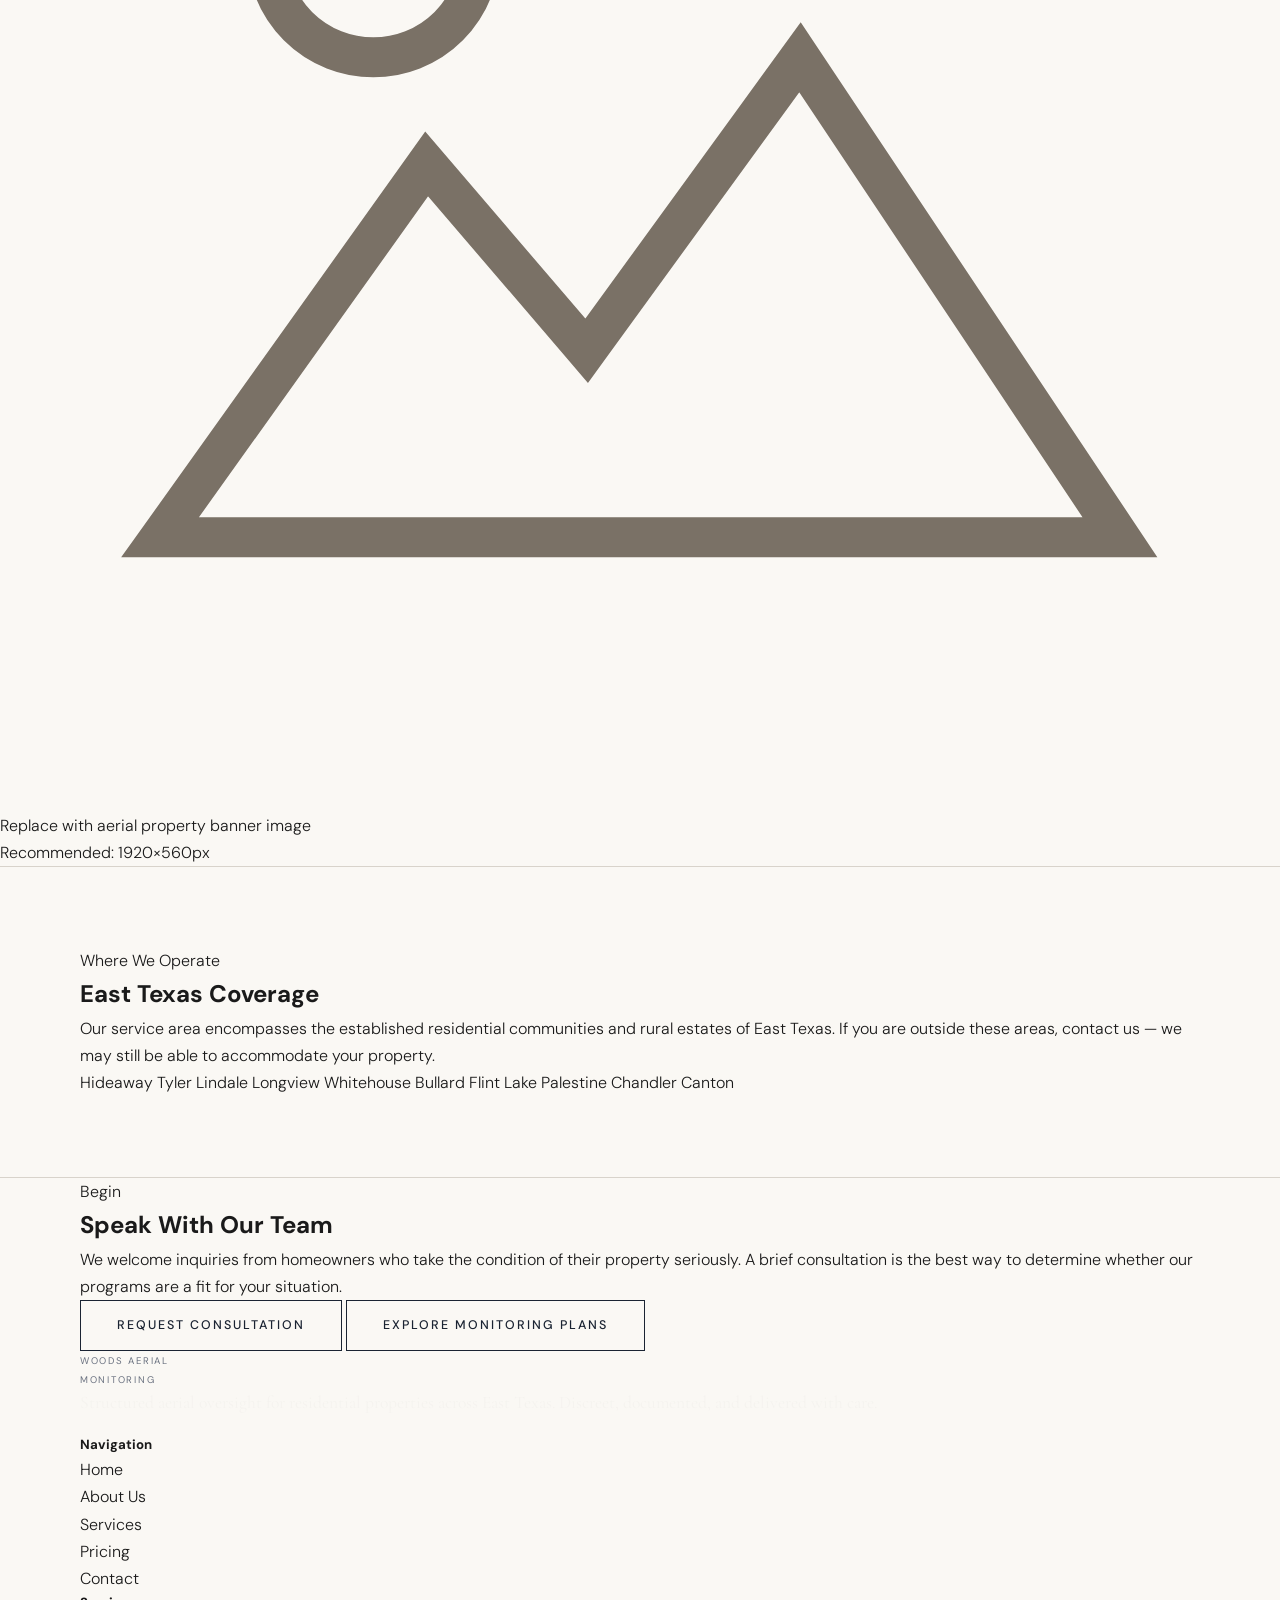
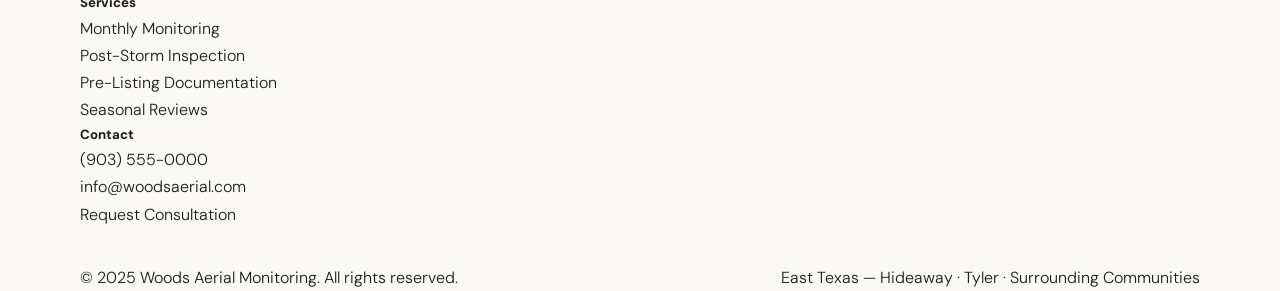
==== commit bfe1438e: "Update about.html" ====
--- a/about.html
+++ b/about.html
@@ -3,243 +3,249 @@
 <head>
   <meta charset="UTF-8" />
   <meta name="viewport" content="width=device-width, initial-scale=1.0" />
-  <title>About | Woods Aerial Monitoring</title>
-  <meta name="description" content="FAA Part 107 certified aerial monitoring for East Texas residential estates. Professional, discreet, and fully documented property oversight." />
-  <link rel="icon" type="image/svg+xml" href="data:image/svg+xml,<svg xmlns='http://www.w3.org/2000/svg' viewBox='0 0 32 32'><rect width='32' height='32' fill='%231a2332'/><text y='22' x='6' font-size='18' fill='%23f5f3ef' font-family='serif'>W</text></svg>" />
+  <meta name="description" content="Learn about Woods Aerial Monitoring — our commitment to professional aerial property documentation and monitoring for East Texas homeowners." />
+  <title>About — Woods Aerial Monitoring</title>
+  <link rel="icon" type="image/svg+xml" href="data:image/svg+xml,<svg xmlns='http://www.w3.org/2000/svg' viewBox='0 0 32 32'><rect width='32' height='32' fill='%231a2333'/><text y='22' x='4' font-size='20' fill='%23b09a6e'>W</text></svg>" />
   <link rel="stylesheet" href="css/styles.css" />
 </head>
 <body>
 
-  <!-- NAVIGATION -->
-  <nav class="site-nav" aria-label="Primary navigation">
-    <div class="container">
-      <div class="nav-inner">
-        <a href="index.html" class="nav-logo">
-          Woods Aerial Monitoring
-          <span>East Texas Property Oversight</span>
-        </a>
-        <ul class="nav-links" role="list">
-          <li><a href="index.html">Home</a></li>
-          <li><a href="about.html">About</a></li>
-          <li><a href="services.html">Services</a></li>
-          <li><a href="pricing.html">Pricing</a></li>
-          <li><a href="contact.html">Contact</a></li>
-        </ul>
-        <button class="nav-toggle" aria-label="Toggle navigation">
-          <span></span>
-          <span></span>
-          <span></span>
-        </button>
-      </div>
+  <!-- ══════════════════════════════
+       NAVIGATION
+  ══════════════════════════════ -->
+  <nav id="navbar" class="scrolled" aria-label="Main navigation">
+    <div class="nav-inner">
+      <a href="index.html" class="nav-logo" aria-label="Woods Aerial Monitoring home">
+        <span class="nav-logo-main">Woods Aerial</span>
+        <span class="nav-logo-sub">Monitoring</span>
+      </a>
+      <ul class="nav-links" role="list">
+        <li><a href="index.html">Home</a></li>
+        <li><a href="about.html" class="active">About</a></li>
+        <li><a href="services.html">Services</a></li>
+        <li><a href="pricing.html">Pricing</a></li>
+        <li><a href="contact.html" class="btn btn-outline-light nav-cta">Request Consultation</a></li>
+      </ul>
+      <button class="nav-toggle" id="navToggle" aria-label="Open mobile menu">
+        <span></span><span></span><span></span>
+      </button>
     </div>
   </nav>
 
-  <!-- PAGE HERO -->
-  <section class="page-hero">
-    <div class="container">
-      <p class="page-hero-label">About the Company</p>
-      <h1 class="page-hero-heading">
-        Built on Professionalism,<br />
-        Guided by Discretion
-      </h1>
+  <div class="nav-mobile" id="mobileNav" role="dialog" aria-label="Mobile menu">
+    <a href="index.html">Home</a>
+    <a href="about.html">About</a>
+    <a href="services.html">Services</a>
+    <a href="pricing.html">Pricing</a>
+    <a href="contact.html">Contact</a>
+  </div>
+
+
+  <!-- ══════════════════════════════
+       PAGE HERO
+  ══════════════════════════════ -->
+  <header class="about-hero">
+    <div class="container">
+      <span class="eyebrow">Our Company</span>
+      <h1>About Woods Aerial Monitoring</h1>
+      <p>A professional aerial monitoring service built on discretion, documentation, and a deep familiarity with East Texas residential properties.</p>
+    </div>
+  </header>
+
+
+  <!-- ══════════════════════════════
+       AERIAL IMAGE PLACEHOLDER
+  ══════════════════════════════ -->
+  <div class="img-placeholder img-about-ph" aria-label="About page aerial image placeholder">
+    <div class="img-placeholder-inner">
+      <svg viewBox="0 0 48 48" fill="none" xmlns="http://www.w3.org/2000/svg" aria-hidden="true">
+        <path d="M6 38L16 24L22 31L30 20L42 38H6Z" stroke="#7a7166" stroke-width="1.5" fill="none"/>
+        <circle cx="14" cy="16" r="4" stroke="#7a7166" stroke-width="1.5"/>
+      </svg>
+      <p>Replace with aerial landscape / company photo<br/>Recommended: 1440×960px</p>
+    </div>
+  </div>
+
+
+  <!-- ══════════════════════════════
+       ABOUT CONTENT
+  ══════════════════════════════ -->
+  <section class="about-content" aria-labelledby="about-heading">
+    <div class="container">
+      <div class="about-grid">
+
+        <!-- Text Column -->
+        <div class="about-text fade-in">
+          <span class="eyebrow">Who We Are</span>
+          <h2 id="about-heading">Professional Aerial Oversight for the Properties You Value Most</h2>
+          <div class="divider" style="margin:20px 0;"></div>
+
+          <p>Woods Aerial Monitoring was founded to serve a specific need: East Texas homeowners who take pride in the upkeep of their properties and who understand that proactive monitoring is simply good stewardship. Whether you own an estate near Lake Hideaway, a primary residence in Tyler, or a second home in the piney woods of Smith County, your property represents a significant investment — one that deserves regular, professional attention.</p>
+
+          <p>Our operations are built around a straightforward principle: thorough aerial documentation, delivered consistently, with no disruption to your household. We operate quietly, professionally, and with complete respect for the privacy of your home and your neighbors.</p>
+
+          <p>Using commercial-grade drone equipment operated by licensed and insured pilots, we capture high-resolution aerial imagery of your property on your selected schedule. Every visit is organized, documented, and stored — giving you a clear, running record of your property's condition across time.</p>
+
+          <p>We are not a technology company or a photography service. We are a property monitoring service that employs aerial technology to do the work more thoroughly and more efficiently than any ground-based inspection could accomplish. Our reports are organized, legible, and delivered in a format that is immediately useful — whether you share them with your insurance carrier, your contractor, or simply keep them on file.</p>
+        </div>
+
+        <!-- Values Column -->
+        <div class="fade-in fade-in-delay-1">
+          <span class="eyebrow">Our Commitments</span>
+          <h3 style="margin-bottom:8px;">The Standards We Hold Ourselves To</h3>
+          <div class="divider" style="margin:16px 0 32px;"></div>
+
+          <div class="about-values">
+
+            <div class="about-value">
+              <span class="av-num" aria-hidden="true">01</span>
+              <div class="av-text">
+                <h4>Operational Discretion</h4>
+                <p>We conduct every flight with care for your privacy and the privacy of adjacent properties. Our pilots follow established corridors and maintain professional conduct throughout every visit.</p>
+              </div>
+            </div>
+
+            <div class="about-value">
+              <span class="av-num" aria-hidden="true">02</span>
+              <div class="av-text">
+                <h4>Comprehensive Documentation</h4>
+                <p>We do not take shortcuts. Each visit includes systematic coverage of all primary structures, rooflines, drainage areas, and perimeter features according to a documented checklist.</p>
+              </div>
+            </div>
+
+            <div class="about-value">
+              <span class="av-num" aria-hidden="true">03</span>
+              <div class="av-text">
+                <h4>Licensed &amp; Insured Operations</h4>
+                <p>All operations are conducted by FAA Part 107 certified pilots carrying full commercial liability insurance. We carry the credentials your property and your neighborhood deserve.</p>
+              </div>
+            </div>
+
+            <div class="about-value">
+              <span class="av-num" aria-hidden="true">04</span>
+              <div class="av-text">
+                <h4>Local Knowledge</h4>
+                <p>We know East Texas. We understand the seasonal weather patterns, the types of properties in the communities we serve, and the concerns that matter most to homeowners in this region.</p>
+              </div>
+            </div>
+
+            <div class="about-value">
+              <span class="av-num" aria-hidden="true">05</span>
+              <div class="av-text">
+                <h4>Responsive Communication</h4>
+                <p>When something is flagged during a visit, you hear from us promptly. We communicate clearly, without alarm, and always with your best interests as a property owner in mind.</p>
+              </div>
+            </div>
+
+          </div>
+        </div>
+
+      </div>
     </div>
   </section>
 
-  <!-- ABOUT INTRO -->
-  <section class="about-intro">
-    <div class="container">
-      <div class="about-intro-grid">
-<!-- added stuff for image also in css
-  <div class="fade-up">
-    <p class="section-label">Our Foundation</p>
-    <div class="rule"></div>
-    <h2 class="section-heading" style="font-size: 2rem;">A Local Company with<br />a Specific Purpose</h2>
+
+  <!-- ══════════════════════════════
+       SECOND IMAGE BANNER
+  ══════════════════════════════ -->
+  <div class="img-placeholder img-banner-ph fade-in" aria-label="Banner image placeholder">
+    <div class="img-placeholder-inner">
+      <svg viewBox="0 0 48 48" fill="none" xmlns="http://www.w3.org/2000/svg" aria-hidden="true">
+        <path d="M6 38L16 24L22 31L30 20L42 38H6Z" stroke="#7a7166" stroke-width="1.5" fill="none"/>
+        <circle cx="14" cy="16" r="4" stroke="#7a7166" stroke-width="1.5"/>
+      </svg>
+      <p>Replace with aerial property banner image<br/>Recommended: 1920×560px</p>
+    </div>
   </div>
 
-  <div class="about-image fade-up">
-    <img src="images/droneairbgnd.jpg" alt="Shot of drone before estate survey" />
-  </div>
- to here -->
-        <div class="fade-up">
-          <p class="section-label">Our Foundation</p>
-          <div class="rule"></div>
-          <h2 class="section-heading" style="font-size: 2rem;">A Local Company with<br />a Specific Purpose</h2>
-        </div>
-
-        <div class="about-body fade-up">
-          <p>
-            Woods Aerial Monitoring was founded to address a gap in property
-            management services in East Texas. Large residential estates require
-            consistent, structured oversight. Yet most inspection services are
-            reactive, arriving only after a problem has already developed into
-            a costly concern.
-          </p>
-          <p>
-            We established a practice built around proactive documentation.
-            Using FAA-certified drone operations, we provide homeowners with
-            a regular aerial record of their property's condition, maintained
-            over time and available when it is needed most.
-          </p>
-          <p>
-            Our focus is narrow by design. We serve residential estates in
-            East Texas, and we take that responsibility seriously. Every flight
-            is conducted by a certified operator. Every report is prepared with
-            care. Every client relationship is conducted with the same
-            professional discretion you would expect from any high-quality
-            property services firm.
-          </p>
-
-          <div class="about-credentials">
-
-            <div class="credential-item">
-              <span class="credential-title">Aerial Documentation and Reporting</span>
-              <span class="credential-detail">Structured Process</span>
-            </div>
-
-            <div class="credential-item">
-              <span class="credential-title">Privacy-Compliant Operations</span>
-              <span class="credential-detail">All Applicable Regulations</span>
-            </div>
-
+
+  <!-- ══════════════════════════════
+       SERVICE AREA
+  ══════════════════════════════ -->
+  <section class="service-area" aria-labelledby="about-area-heading">
+    <div class="container">
+      <div class="section-header">
+        <span class="eyebrow">Where We Operate</span>
+        <h2 id="about-area-heading">East Texas Coverage</h2>
+        <div class="divider" aria-hidden="true"></div>
+        <p>Our service area encompasses the established residential communities and rural estates of East Texas. If you are outside these areas, contact us — we may still be able to accommodate your property.</p>
+      </div>
+      <div class="area-tags" role="list">
+        <span class="area-tag" role="listitem">Hideaway</span>
+        <span class="area-tag" role="listitem">Tyler</span>
+        <span class="area-tag" role="listitem">Lindale</span>
+        <span class="area-tag" role="listitem">Longview</span>
+        <span class="area-tag" role="listitem">Whitehouse</span>
+        <span class="area-tag" role="listitem">Bullard</span>
+        <span class="area-tag" role="listitem">Flint</span>
+        <span class="area-tag" role="listitem">Lake Palestine</span>
+        <span class="area-tag" role="listitem">Chandler</span>
+        <span class="area-tag" role="listitem">Canton</span>
+      </div>
+    </div>
+  </section>
+
+
+  <!-- ══════════════════════════════
+       CTA
+  ══════════════════════════════ -->
+  <section class="cta-banner">
+    <div class="container">
+      <span class="eyebrow">Begin</span>
+      <h2>Speak With Our Team</h2>
+      <p>We welcome inquiries from homeowners who take the condition of their property seriously. A brief consultation is the best way to determine whether our programs are a fit for your situation.</p>
+      <div class="btn-group">
+        <a href="contact.html" class="btn btn-primary">Request Consultation</a>
+        <a href="pricing.html" class="btn btn-outline">Explore Monitoring Plans</a>
+      </div>
+    </div>
+  </section>
+
+
+  <!-- ══════════════════════════════
+       FOOTER
+  ══════════════════════════════ -->
+  <footer role="contentinfo">
+    <div class="container">
+      <div class="footer-grid">
+        <div class="footer-brand">
+          <div class="nav-logo">
+            <span class="nav-logo-main">Woods Aerial</span>
+            <span class="nav-logo-sub">Monitoring</span>
           </div>
-
-        </div>
-
-      </div>
-    </div>
-  </section>
-
-  <!-- VALUES -->
-  <section class="about-values">
-    <div class="container">
-
-      <div class="fade-up">
-        <p class="section-label">Our Commitments</p>
-        <div class="rule"></div>
-        <h2 class="section-heading">How We Operate</h2>
-      </div>
-
-      <div class="values-grid stagger">
-
-        <div class="value-card">
-          <h3 class="value-title">Discretion</h3>
-          <p class="value-text">
-            Aerial monitoring on a residential estate requires a careful,
-            respectful approach. We conduct all flights in accordance with
-            FAA regulations and with full awareness of your privacy and
-            your neighbors'. Our work is conducted professionally and
-            without unnecessary visibility.
-          </p>
-        </div>
-
-        <div class="value-card">
-          <h3 class="value-title">Documentation</h3>
-          <p class="value-text">
-            Every flight produces a structured report. Photography, notes,
-            and condition assessments are organized, timestamped, and
-            archived. Your property record grows each month, providing
-            an increasingly valuable reference for insurance, maintenance,
-            and long-term planning.
-          </p>
-        </div>
-
-        <div class="value-card">
-          <h3 class="value-title">Algorithmic Monitoring</h3>
-          <p class="value-text">
-            Advanced computer driven analysis continuously evaluates 
-            your property to detect structural irregularities, drainage 
-            concerns, surface damage, and other emerging issues. By 
-            identifying patterns and anomalies early, our system 
-            delivers clear, data backed insights that help prevent 
-            constly repairs and long term deterioration.
-          </p>
-        </div>
-
-        <div class="value-card">
-          <h3 class="value-title">Consistency</h3>
-          <p class="value-text">
-            The value of monitoring comes from regularity. We do not
-            treat scheduled visits as optional. Monthly surveys are
-            conducted on a consistent schedule, and post-storm
-            assessments are prioritized within 48 hours of significant
-            weather events.
-          </p>
-        </div>
-
-        <div class="value-card">
-          <h3 class="value-title">Clarity</h3>
-          <p class="value-text">
-            Reports are written to be understood by homeowners, not
-            technicians. We describe what we observe in plain terms,
-            flag areas of concern clearly, and recommend appropriate
-            next steps without overstating or minimizing findings.
-          </p>
-        </div>
-
-        <div class="value-card">
-          <h3 class="value-title">Local Knowledge</h3>
-          <p class="value-text">
-            East Texas weather, terrain, and property conditions are
-            specific. Pine needles, clay soil, and seasonal storm
-            patterns require informed interpretation. Our experience
-            in this region informs every assessment we conduct.
-          </p>
-        </div>
-
-      </div>
-
-    </div>
-  </section>
-
-  <!-- CTA -->
-  <section class="home-cta">
-    <div class="container fade-up">
-      <p class="section-label" style="text-align:center;">Next Steps</p>
-      <h2 class="section-heading">Speak with Us Directly</h2>
-      <p class="section-subtext">
-        Begin with a conversation. We are happy to discuss your property
-        and answer any questions before you make any decisions.
-      </p>
-      <a href="contact.html" class="btn btn-light">Contact Us</a>
-    </div>
-  </section>
-
-  <!-- FOOTER -->
-  <footer class="site-footer">
-    <div class="container">
-      <div class="footer-top">
-        <div>
-          <p class="footer-brand">Woods Aerial Monitoring</p>
-          <p class="footer-tagline">Discreet aerial oversight and structured property documentation for residential estates in East Texas.</p>
-        </div>
-        <div>
-          <p class="footer-col-heading">Navigation</p>
-          <ul class="footer-links">
+          <p>Structured aerial oversight for residential properties across East Texas. Discreet, documented, and delivered with care.</p>
+        </div>
+        <div class="footer-col">
+          <h5>Navigation</h5>
+          <ul role="list">
             <li><a href="index.html">Home</a></li>
-            <li><a href="about.html">About</a></li>
+            <li><a href="about.html">About Us</a></li>
             <li><a href="services.html">Services</a></li>
             <li><a href="pricing.html">Pricing</a></li>
             <li><a href="contact.html">Contact</a></li>
           </ul>
         </div>
-        <div>
-          <p class="footer-col-heading">Services</p>
-          <ul class="footer-links">
-            <li><a href="services.html">Monthly Monitoring</a></li>
-            <li><a href="services.html">Storm Inspections</a></li>
-            <li><a href="services.html">Pre-Listing Reports</a></li>
-            <li><a href="services.html">Seasonal Reviews</a></li>
+        <div class="footer-col">
+          <h5>Services</h5>
+          <ul role="list">
+            <li><a href="services.html#monthly">Monthly Monitoring</a></li>
+            <li><a href="services.html#storm">Post-Storm Inspection</a></li>
+            <li><a href="services.html#listing">Pre-Listing Documentation</a></li>
+            <li><a href="services.html#seasonal">Seasonal Reviews</a></li>
           </ul>
         </div>
-        <div>
-          <p class="footer-col-heading">Contact</p>
-          <p class="footer-contact-item">info@woodsaerial.com</p>
-          <p class="footer-contact-item">(972) 740-7232</p>
-          <p class="footer-contact-item">Serving Hideaway, Tyler,<br />and East Texas</p>
+        <div class="footer-col">
+          <h5>Contact</h5>
+          <ul role="list">
+            <li><a href="tel:+19035550000">(903) 555-0000</a></li>
+            <li><a href="mailto:info@woodsaerial.com">info@woodsaerial.com</a></li>
+            <li><a href="contact.html">Request Consultation</a></li>
+          </ul>
         </div>
       </div>
       <div class="footer-bottom">
-        <p class="footer-copy">2026 Woods Aerial Monitoring. All rights reserved.</p>
+        <p>&copy; 2025 Woods Aerial Monitoring. All rights reserved.</p>
+        <p>East Texas — Hideaway &middot; Tyler &middot; Surrounding Communities</p>
       </div>
     </div>
   </footer>
